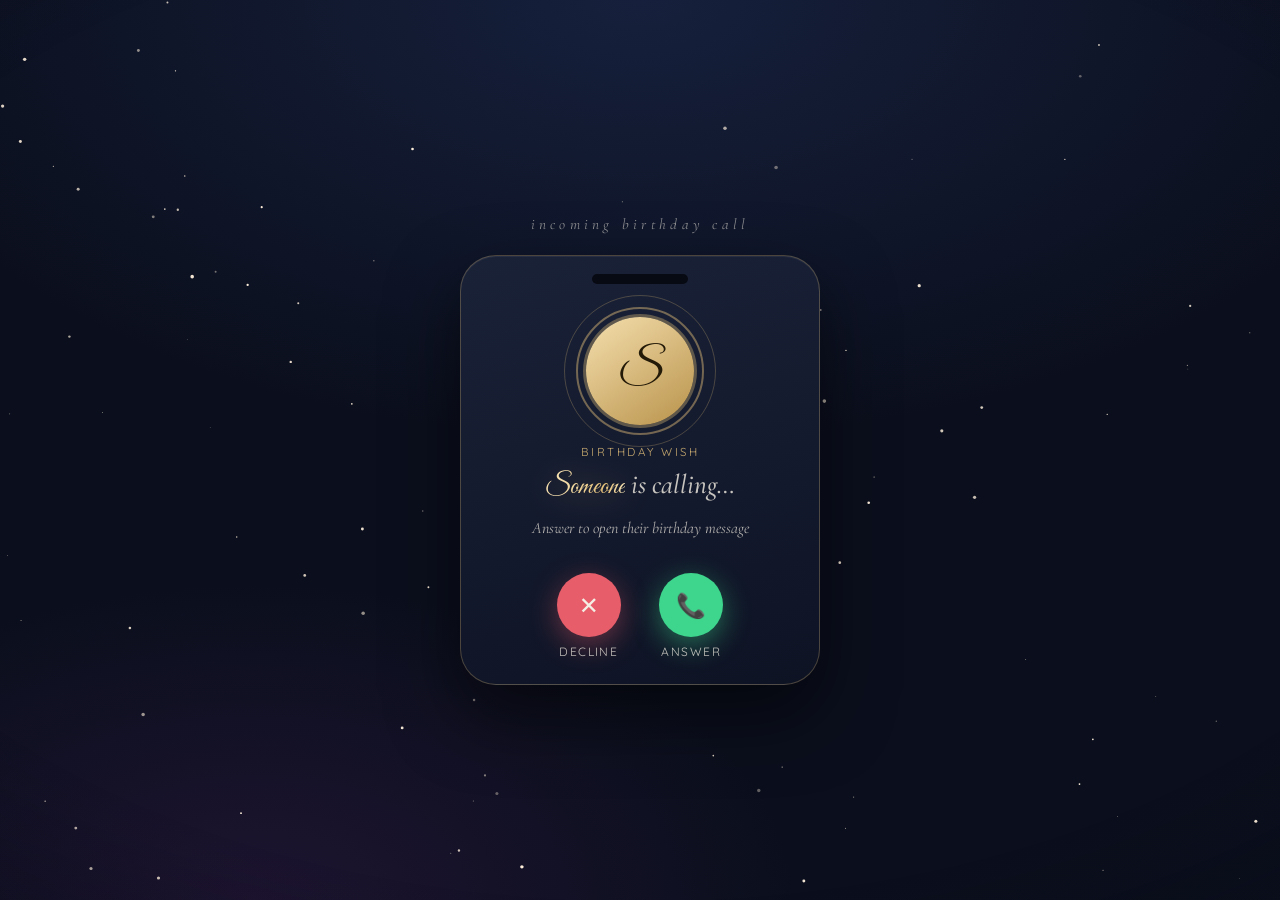
==== call.html @ 43488e93 "Add Birthday Call template: incoming-call UI with shared video wish Home page now picks Gift & Cake " ====
<!DOCTYPE html>
<html lang="en">
<head>
  <meta charset="UTF-8" />
  <meta name="viewport" content="width=device-width, initial-scale=1.0, viewport-fit=cover" />
  <title>Incoming Birthday Call</title>
  <meta name="description" content="Someone is calling you with a birthday video wish. Answer to watch." />
  <link rel="icon" href="data:image/svg+xml,<svg xmlns='http://www.w3.org/2000/svg' viewBox='0 0 100 100'><text y='.9em' font-size='90'>📞</text></svg>" />
  <meta property="og:title" content="Incoming Birthday Call 📞" />
  <meta property="og:description" content="Someone is calling you with a birthday video wish. Answer to watch." />
  <meta property="og:type" content="website" />
  <meta name="twitter:card" content="summary" />
  <link rel="preconnect" href="https://fonts.googleapis.com" />
  <link rel="preconnect" href="https://fonts.gstatic.com" crossorigin />
  <link href="https://fonts.googleapis.com/css2?family=Great+Vibes&family=Cormorant+Garamond:ital,wght@0,400;0,500;0,600;1,400;1,500&family=Quicksand:wght@400;500;600;700&display=swap" rel="stylesheet" />
  <link rel="stylesheet" href="style-call.css" />
</head>
<body>
  <canvas id="stars-canvas" aria-hidden="true"></canvas>
  <canvas id="fx-canvas" aria-hidden="true"></canvas>
  <div class="vignette" aria-hidden="true"></div>

  <!-- RINGING -->
  <section id="scene-ring" class="scene active">
    <p class="call-eyebrow">incoming birthday call</p>
    <div class="phone">
      <div class="phone-notch" aria-hidden="true"></div>
      <div class="ring-content">
        <div class="avatar-wrap">
          <div class="avatar-pulse" aria-hidden="true"></div>
          <div class="avatar" id="caller-avatar">A</div>
        </div>
        <p class="caller-label">Birthday Wish</p>
        <h1 class="caller-name">
          <span id="caller-name" class="sender">Someone</span>
          <span class="calling-text"> is calling…</span>
        </h1>
        <p id="ring-hint" class="ring-hint">Answer to hear their wish</p>
        <div class="call-actions">
          <button id="decline-btn" class="call-btn decline" type="button" aria-label="Decline">
            <span class="call-btn-icon">✕</span>
            <span class="call-btn-label">Decline</span>
          </button>
          <button id="answer-btn" class="call-btn answer" type="button" aria-label="Answer">
            <span class="call-btn-icon">📞</span>
            <span class="call-btn-label">Answer</span>
          </button>
        </div>
      </div>
    </div>
  </section>

  <!-- DECLINED: still deliver the typed message -->
  <section id="scene-declined" class="scene">
    <div class="end-card">
      <p class="call-eyebrow">missed call</p>
      <h2 class="end-title">They left you a note</h2>
      <p id="declined-msg" class="end-message"></p>
      <p class="end-from" id="declined-from"></p>
      <button id="answer-anyway-btn" class="btn btn-primary">Answer anyway 📞</button>
      <button id="declined-home-btn" class="btn btn-ghost">Back home</button>
    </div>
  </section>

  <!-- IN CALL: video as the call -->
  <section id="scene-active" class="scene">
    <div class="phone phone-connected">
      <div class="phone-notch" aria-hidden="true"></div>
      <div class="call-status-bar">
        <span class="status-dot" aria-hidden="true"></span>
        <span id="call-status">Connected · Birthday wish</span>
        <span id="call-timer">00:00</span>
      </div>
      <div class="video-stage">
        <iframe
          id="wish-video"
          title="Birthday wish video"
          allow="accelerometer; autoplay; clipboard-write; encrypted-media; gyroscope; picture-in-picture; web-share"
          allowfullscreen
          referrerpolicy="strict-origin-when-cross-origin"
        ></iframe>
        <div id="video-fallback" class="video-fallback hidden">
          <p>This link can’t play inside the call.</p>
          <a id="open-video-btn" class="btn btn-primary" target="_blank" rel="noopener">Open video ↗</a>
        </div>
      </div>
      <p id="call-caption" class="call-caption"></p>
      <div class="in-call-actions">
        <button id="hangup-btn" class="call-btn decline hangup" type="button" aria-label="Hang up">
          <span class="call-btn-icon">📞</span>
          <span class="call-btn-label">End</span>
        </button>
      </div>
    </div>
  </section>

  <!-- CALL ENDED -->
  <section id="scene-ended" class="scene">
    <div class="end-card">
      <p class="call-eyebrow">call ended</p>
      <h2 class="end-title">
        Happy Birthday,
        <span id="end-name" class="sender">Friend</span>
      </h2>
      <p id="end-message" class="end-message"></p>
      <p class="end-from">Wish from <strong id="end-from">Someone</strong></p>
      <button id="replay-call-btn" class="btn btn-ghost">↺ Call again</button>
    </div>
    <button id="guide-light" class="guide-light" type="button" aria-label="Follow the light home">
      <span class="guide-orb"></span>
      <span class="guide-label">follow the light — make your own wish</span>
    </button>
  </section>

  <script src="script-call.js"></script>
</body>
</html>
---- style-call.css ----
:root {
  --bg-1: #0b0f1d;
  --bg-2: #16203c;
  --gold: #e6c27a;
  --gold-light: #f5dfae;
  --gold-deep: #b8924a;
  --rose: #d98ba0;
  --green: #3dd68c;
  --red: #e85d6a;
  --text: #f4efe4;
  --card: rgba(247, 243, 234, 0.06);
  --card-border: rgba(230, 194, 122, 0.28);
  --serif: "Cormorant Garamond", Georgia, serif;
  --script: "Great Vibes", cursive;
  --sans: "Quicksand", system-ui, sans-serif;
}

* { margin: 0; padding: 0; box-sizing: border-box; }
html, body { height: 100%; }
body {
  font-family: var(--sans);
  background:
    radial-gradient(90% 70% at 50% 0%, var(--bg-2) 0%, transparent 70%),
    radial-gradient(60% 50% at 20% 100%, #1d1430 0%, transparent 70%),
    var(--bg-1);
  color: var(--text);
  overflow: hidden;
}

canvas#stars-canvas, canvas#fx-canvas {
  position: fixed; inset: 0; width: 100%; height: 100%; pointer-events: none;
}
canvas#stars-canvas { z-index: 0; }
canvas#fx-canvas { z-index: 50; }
.vignette {
  position: fixed; inset: 0; z-index: 55; pointer-events: none;
  background: radial-gradient(120% 100% at 50% 45%, transparent 55%, rgba(4, 6, 14, 0.55) 100%);
}

.scene {
  position: fixed; inset: 0; z-index: 10;
  display: none; flex-direction: column; align-items: center; justify-content: center;
  gap: 1rem; padding: 1.25rem; text-align: center;
}
.scene.active { display: flex; animation: sceneIn 0.7s cubic-bezier(0.22, 1, 0.36, 1) both; }
@keyframes sceneIn {
  from { opacity: 0; transform: translateY(18px); }
  to { opacity: 1; transform: translateY(0); }
}

.hidden { display: none !important; }

.btn {
  font-family: var(--sans); font-weight: 600; font-size: 0.95rem; letter-spacing: 0.04em;
  border: none; border-radius: 999px; padding: 0.85rem 1.8rem; cursor: pointer;
  transition: transform 0.18s ease, box-shadow 0.18s ease;
}
.btn:active { transform: scale(0.96); }
.btn-primary {
  background: linear-gradient(135deg, var(--gold-light), var(--gold) 45%, var(--gold-deep));
  color: #241a08;
  box-shadow: 0 10px 30px rgba(230, 194, 122, 0.35);
}
.btn-ghost {
  background: var(--card); color: var(--gold-light);
  border: 1px solid var(--card-border); backdrop-filter: blur(8px);
}

.call-eyebrow {
  font-family: var(--serif); font-style: italic;
  font-size: 0.95rem; letter-spacing: 0.28em; text-transform: lowercase;
  color: rgba(244, 239, 228, 0.55); margin-bottom: 0.4rem;
}

.sender {
  font-family: var(--script); font-style: normal;
  background: linear-gradient(100deg, var(--gold-light) 10%, var(--gold) 35%, #fff2cf 50%, var(--gold) 65%, var(--gold-deep) 90%);
  background-size: 220% auto;
  -webkit-background-clip: text; background-clip: text; color: transparent;
  animation: shimmer 5s linear infinite;
  filter: drop-shadow(0 2px 16px rgba(230, 194, 122, 0.45));
}
@keyframes shimmer { to { background-position: 220% center; } }

/* Phone chrome */
.phone {
  width: min(360px, 92vw);
  background: linear-gradient(165deg, #1a2238, #0e1324);
  border: 1px solid var(--card-border);
  border-radius: 36px;
  padding: 1.1rem 1rem 1.4rem;
  box-shadow: 0 30px 70px rgba(0, 0, 0, 0.55), inset 0 1px 0 rgba(255, 255, 255, 0.06);
  position: relative;
}
.phone-notch {
  width: 96px; height: 10px; margin: 0 auto 1.2rem;
  background: #070a12; border-radius: 999px;
}
.phone-connected {
  width: min(400px, 94vw);
  padding-bottom: 1rem;
}

.ring-content { display: flex; flex-direction: column; align-items: center; gap: 0.55rem; padding: 0.5rem 0.4rem 0.2rem; }

.avatar-wrap { position: relative; width: 108px; height: 108px; margin: 0.4rem 0 0.6rem; }
.avatar {
  position: absolute; inset: 0;
  display: flex; align-items: center; justify-content: center;
  border-radius: 50%;
  font-family: var(--script); font-size: 3rem;
  color: #241a08;
  background: linear-gradient(145deg, var(--gold-light), var(--gold-deep));
  box-shadow: 0 0 0 3px rgba(230, 194, 122, 0.35);
  z-index: 1;
}
.avatar-pulse {
  position: absolute; inset: -10px; border-radius: 50%;
  border: 2px solid rgba(230, 194, 122, 0.45);
  animation: pulseRing 1.6s ease-out infinite;
}
.avatar-pulse::after {
  content: ""; position: absolute; inset: -14px; border-radius: 50%;
  border: 1px solid rgba(230, 194, 122, 0.25);
  animation: pulseRing 1.6s ease-out 0.45s infinite;
}
@keyframes pulseRing {
  from { transform: scale(0.85); opacity: 0.9; }
  to { transform: scale(1.35); opacity: 0; }
}

.caller-label {
  font-size: 0.72rem; text-transform: uppercase; letter-spacing: 0.22em;
  color: var(--gold); opacity: 0.85;
}
.caller-name {
  font-family: var(--serif); font-weight: 500;
  font-size: clamp(1.35rem, 5vw, 1.7rem);
  line-height: 1.35;
}
.calling-text { font-style: italic; opacity: 0.8; }
.ring-hint {
  font-family: var(--serif); font-style: italic;
  font-size: 1rem; opacity: 0.7; margin-top: 0.2rem;
  animation: pulseText 2.2s ease-in-out infinite;
}
@keyframes pulseText { 50% { opacity: 0.4; } }

.call-actions {
  display: flex; justify-content: center; gap: 2.4rem;
  margin-top: 1.6rem; width: 100%;
}
.call-btn {
  display: flex; flex-direction: column; align-items: center; gap: 0.45rem;
  background: none; border: none; color: var(--text); cursor: pointer;
  font-family: var(--sans);
}
.call-btn-icon {
  width: 64px; height: 64px; border-radius: 50%;
  display: flex; align-items: center; justify-content: center;
  font-size: 1.5rem;
  transition: transform 0.15s ease, box-shadow 0.15s ease;
}
.call-btn.answer .call-btn-icon {
  background: var(--green);
  box-shadow: 0 8px 28px rgba(61, 214, 140, 0.45);
  animation: answerBounce 1.4s ease-in-out infinite;
}
.call-btn.decline .call-btn-icon {
  background: var(--red);
  box-shadow: 0 8px 28px rgba(232, 93, 106, 0.4);
}
.call-btn.hangup .call-btn-icon {
  transform: rotate(135deg);
  animation: none;
}
.call-btn:hover .call-btn-icon { transform: scale(1.08); }
.call-btn.hangup:hover .call-btn-icon { transform: rotate(135deg) scale(1.08); }
.call-btn-label {
  font-size: 0.75rem; letter-spacing: 0.12em; text-transform: uppercase; opacity: 0.8;
}
@keyframes answerBounce {
  0%, 100% { transform: translateY(0); }
  50% { transform: translateY(-6px); }
}

/* Active call */
.call-status-bar {
  display: flex; align-items: center; justify-content: center; gap: 0.5rem;
  font-size: 0.78rem; letter-spacing: 0.06em; color: var(--gold-light);
  margin-bottom: 0.75rem;
}
.status-dot {
  width: 8px; height: 8px; border-radius: 50%; background: var(--green);
  box-shadow: 0 0 10px var(--green); animation: pulseText 1.2s ease-in-out infinite;
}
#call-timer { opacity: 0.7; margin-left: 0.4rem; font-variant-numeric: tabular-nums; }

.video-stage {
  position: relative;
  width: 100%;
  aspect-ratio: 16 / 10;
  border-radius: 16px;
  overflow: hidden;
  background: #05070f;
  border: 1px solid rgba(230, 194, 122, 0.2);
}
.video-stage iframe {
  position: absolute; inset: 0; width: 100%; height: 100%; border: 0;
}
.video-fallback {
  position: absolute; inset: 0;
  display: flex; flex-direction: column; align-items: center; justify-content: center;
  gap: 1rem; padding: 1.2rem;
  background: rgba(8, 10, 18, 0.92);
  font-family: var(--serif); font-style: italic;
}

.call-caption {
  min-height: 1.4em; margin: 0.75rem 0.4rem 0.2rem;
  font-family: var(--serif); font-style: italic; font-size: 0.98rem;
  color: rgba(244, 239, 228, 0.85);
}
.in-call-actions { display: flex; justify-content: center; margin-top: 1rem; }

/* End / declined */
.end-card {
  display: flex; flex-direction: column; align-items: center; gap: 0.85rem;
  max-width: 28rem; padding: 0.5rem;
}
.end-title {
  font-family: var(--script); font-weight: 400;
  font-size: clamp(2.2rem, 7vw, 3.4rem); line-height: 1.2;
}
.end-message {
  font-family: var(--serif); font-style: italic;
  font-size: clamp(1.05rem, 3vw, 1.25rem); line-height: 1.65;
  color: rgba(244, 239, 228, 0.9);
}
.end-from { font-size: 0.95rem; color: var(--gold); opacity: 0.9; }
.end-from strong { color: var(--gold-light); }
.end-card .btn { margin-top: 0.3rem; }

.guide-light {
  position: absolute; bottom: 7vh; right: 8vw; z-index: 48;
  background: none; border: none; cursor: pointer;
  display: flex; flex-direction: column; align-items: center; gap: 1.1rem;
  animation: fireflyDrift 7s ease-in-out infinite;
}
@keyframes fireflyDrift {
  0%, 100% { transform: translate(0, 0); }
  25% { transform: translate(-16px, -22px); }
  50% { transform: translate(10px, -34px); }
  75% { transform: translate(18px, -10px); }
}
.guide-orb {
  width: 16px; height: 16px; border-radius: 50%;
  background: radial-gradient(circle, #fff8dd 0%, var(--gold) 55%, transparent 100%);
  box-shadow: 0 0 18px 6px rgba(230, 194, 122, 0.85), 0 0 55px 22px rgba(230, 194, 122, 0.35);
  animation: orbPulse 2.4s ease-in-out infinite;
}
@keyframes orbPulse {
  50% {
    box-shadow: 0 0 26px 10px rgba(230, 194, 122, 1), 0 0 75px 30px rgba(230, 194, 122, 0.5);
  }
}
.guide-label {
  font-family: var(--serif); font-style: italic; font-size: 0.95rem;
  color: var(--gold-light); opacity: 0.85; white-space: nowrap;
  animation: pulseText 3s ease-in-out infinite;
}

@media (max-width: 420px) {
  .guide-label { white-space: normal; max-width: 140px; }
  .call-actions { gap: 1.8rem; }
}

@media (prefers-reduced-motion: reduce) {
  *, *::before, *::after {
    animation-duration: 0.01ms !important;
    animation-iteration-count: 1 !important;
    transition-duration: 0.01ms !important;
  }
}
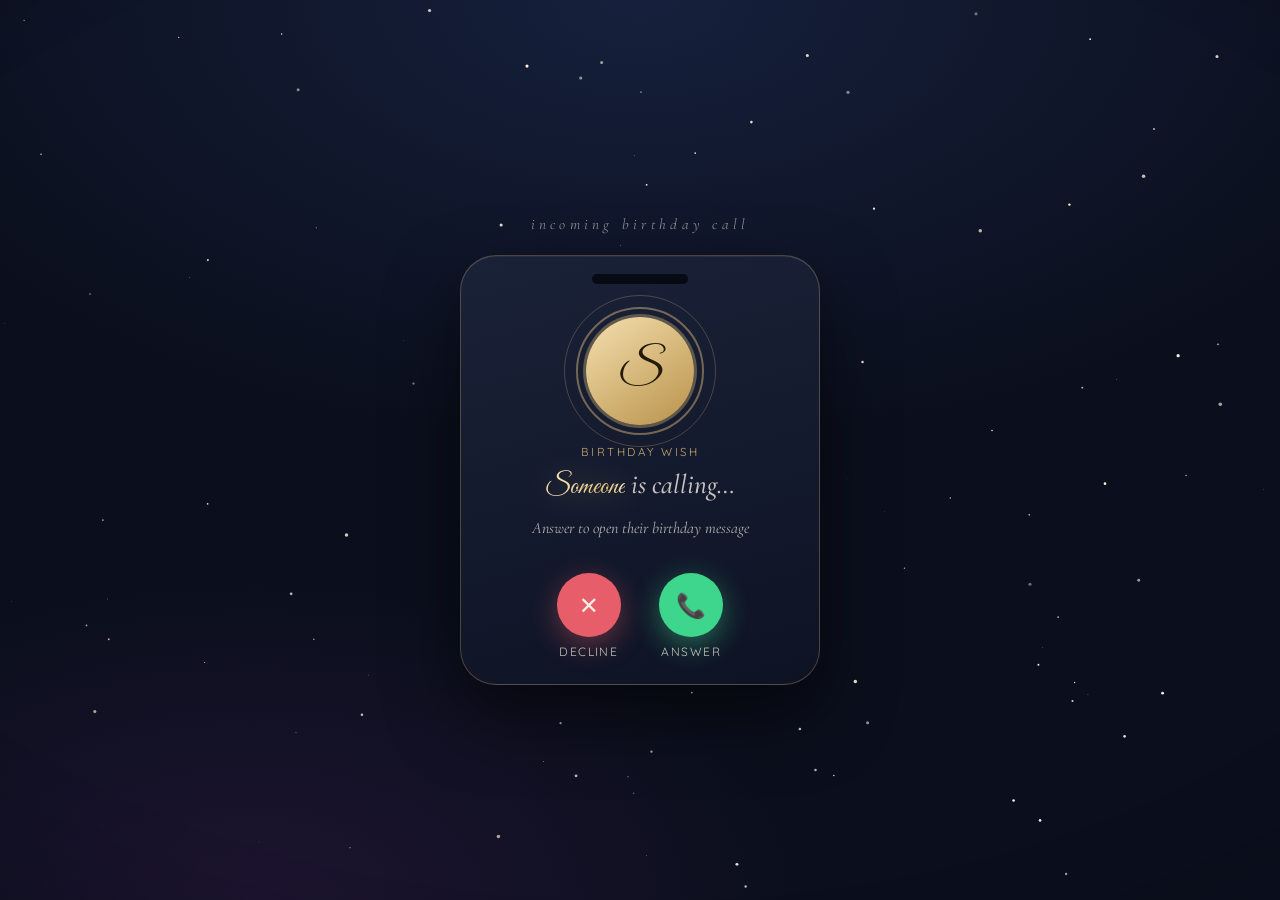
==== commit ce5dc6a9: "Enrich post-call finale: voicemail, wish stars, balloons, birthday song After hang-up, a three-beat " ====
--- a/call.html
+++ b/call.html
@@ -94,23 +94,63 @@
     </div>
   </section>
 
-  <!-- CALL ENDED -->
+  <!-- AFTER THE CALL: hangup → voicemail → celebration -->
   <section id="scene-ended" class="scene">
-    <div class="end-card">
+    <!-- Phase 1: hangup beat -->
+    <div id="phase-hangup" class="after-phase">
       <p class="call-eyebrow">call ended</p>
-      <h2 class="end-title">
-        Happy Birthday,
-        <span id="end-name" class="sender">Friend</span>
-      </h2>
-      <p id="end-message" class="end-message"></p>
-      <p class="end-from">Wish from <strong id="end-from">Someone</strong></p>
-      <button id="replay-call-btn" class="btn btn-ghost">↺ Call again</button>
+      <h2 class="hangup-title">Line quiet…</h2>
+      <p class="hangup-sub">but something was left behind for you</p>
     </div>
-    <button id="guide-light" class="guide-light" type="button" aria-label="Follow the light home">
-      <span class="guide-orb"></span>
-      <span class="guide-label">follow the light — make your own wish</span>
-    </button>
+
+    <!-- Phase 2: voicemail / forever message -->
+    <div id="phase-voicemail" class="after-phase hidden">
+      <div class="voicemail-card">
+        <p class="call-eyebrow">new voicemail</p>
+        <div class="waveform" aria-hidden="true">
+          <span></span><span></span><span></span><span></span><span></span>
+          <span></span><span></span><span></span><span></span><span></span>
+          <span></span><span></span><span></span><span></span><span></span>
+        </div>
+        <p class="vm-from">From <span id="vm-from" class="sender">Someone</span></p>
+        <p id="vm-transcript" class="vm-transcript"></p>
+        <button id="vm-continue-btn" class="btn btn-primary hidden-soft">Open your after-party ✨</button>
+      </div>
+    </div>
+
+    <!-- Phase 3: birthday after-party -->
+    <div id="phase-party" class="after-phase hidden">
+      <div class="party-wrap">
+        <p class="call-eyebrow">the after-party</p>
+        <h2 class="end-title">
+          Happy Birthday,
+          <span id="end-name" class="sender">Friend</span>
+        </h2>
+        <p class="party-lead">Tap each star — they hold a wish from the call</p>
+
+        <div class="wish-stars" id="wish-stars">
+          <button class="wish-star" type="button" data-wish="May your year sparkle louder than fireworks. ✨">✦</button>
+          <button class="wish-star" type="button" data-wish="Laughter on loop. Cake on demand. Love on repeat. 🎂">✦</button>
+          <button class="wish-star" type="button" data-wish="Every dream you whispered tonight — noted by the stars. 🌙">✦</button>
+          <button class="wish-star" type="button" data-wish="Stay wildly you. The world needs that energy. 💖">✦</button>
+        </div>
+        <p id="star-reveal" class="star-reveal"></p>
+
+        <div class="party-actions">
+          <button id="music-btn" class="btn btn-ghost">🎵 Play the birthday song</button>
+          <button id="replay-call-btn" class="btn btn-ghost">↺ Call again</button>
+        </div>
+        <p class="end-from">Saved forever · wish from <strong id="end-from">Someone</strong></p>
+      </div>
+
+      <button id="guide-light" class="guide-light" type="button" aria-label="Follow the light home">
+        <span class="guide-orb"></span>
+        <span class="guide-label">follow the light — make your own wish</span>
+      </button>
+    </div>
   </section>
+
+  <div id="balloons" class="balloons" aria-hidden="true"></div>
 
   <script src="script-call.js"></script>
 </body>
--- a/style-call.css
+++ b/style-call.css
@@ -43,6 +43,12 @@
   gap: 1rem; padding: 1.25rem; text-align: center;
 }
 .scene.active { display: flex; animation: sceneIn 0.7s cubic-bezier(0.22, 1, 0.36, 1) both; }
+#scene-ended.active {
+  justify-content: flex-start;
+  overflow-y: auto;
+  padding-top: 6vh;
+  padding-bottom: 4vh;
+}
 @keyframes sceneIn {
   from { opacity: 0; transform: translateY(18px); }
   to { opacity: 1; transform: translateY(0); }
@@ -241,6 +247,136 @@
 .end-from strong { color: var(--gold-light); }
 .end-card .btn { margin-top: 0.3rem; }
 
+/* After-call multi-phase */
+.after-phase {
+  display: flex; flex-direction: column; align-items: center;
+  width: 100%; max-width: 40rem;
+}
+.hangup-title {
+  font-family: var(--script); font-size: clamp(2.4rem, 8vw, 3.8rem);
+  color: var(--gold-light);
+}
+.hangup-sub {
+  font-family: var(--serif); font-style: italic; font-size: 1.15rem;
+  opacity: 0.75; margin-top: 0.4rem;
+}
+
+.voicemail-card {
+  width: min(400px, 92vw);
+  padding: 1.8rem 1.5rem;
+  background: linear-gradient(165deg, rgba(27, 36, 64, 0.92), rgba(14, 18, 32, 0.95));
+  border: 1px solid var(--card-border);
+  border-radius: 24px;
+  display: flex; flex-direction: column; align-items: center; gap: 0.85rem;
+  box-shadow: 0 28px 60px rgba(0, 0, 0, 0.5);
+}
+.waveform {
+  display: flex; align-items: flex-end; justify-content: center;
+  gap: 4px; height: 48px; margin: 0.4rem 0;
+}
+.waveform span {
+  width: 5px; border-radius: 999px;
+  background: linear-gradient(180deg, var(--gold-light), var(--gold-deep));
+  animation: waveBar 0.9s ease-in-out infinite alternate;
+}
+.waveform span:nth-child(1) { height: 18%; animation-delay: 0.05s; }
+.waveform span:nth-child(2) { height: 42%; animation-delay: 0.1s; }
+.waveform span:nth-child(3) { height: 70%; animation-delay: 0.15s; }
+.waveform span:nth-child(4) { height: 38%; animation-delay: 0.2s; }
+.waveform span:nth-child(5) { height: 88%; animation-delay: 0.05s; }
+.waveform span:nth-child(6) { height: 55%; animation-delay: 0.25s; }
+.waveform span:nth-child(7) { height: 30%; animation-delay: 0.12s; }
+.waveform span:nth-child(8) { height: 75%; animation-delay: 0.18s; }
+.waveform span:nth-child(9) { height: 48%; animation-delay: 0.08s; }
+.waveform span:nth-child(10) { height: 92%; animation-delay: 0.22s; }
+.waveform span:nth-child(11) { height: 35%; animation-delay: 0.14s; }
+.waveform span:nth-child(12) { height: 60%; animation-delay: 0.28s; }
+.waveform span:nth-child(13) { height: 44%; animation-delay: 0.06s; }
+.waveform span:nth-child(14) { height: 78%; animation-delay: 0.2s; }
+.waveform span:nth-child(15) { height: 28%; animation-delay: 0.16s; }
+@keyframes waveBar {
+  from { transform: scaleY(0.45); opacity: 0.55; }
+  to { transform: scaleY(1); opacity: 1; }
+}
+.voicemail-card.playing .waveform span { animation-duration: 0.45s; }
+.vm-from { font-size: 1rem; }
+.vm-transcript {
+  min-height: 3.2em; max-width: 22rem;
+  font-family: var(--serif); font-style: italic;
+  font-size: 1.15rem; line-height: 1.65;
+  color: rgba(244, 239, 228, 0.95);
+}
+.vm-transcript::after {
+  content: "▌"; color: var(--gold); animation: blink 0.9s step-end infinite;
+}
+.vm-transcript.done::after { display: none; }
+@keyframes blink { 50% { opacity: 0; } }
+.hidden-soft { opacity: 0; pointer-events: none; transition: opacity 0.6s ease; }
+
+.party-wrap {
+  display: flex; flex-direction: column; align-items: center; gap: 1rem;
+  max-width: 36rem; padding-bottom: 5rem;
+}
+.party-lead {
+  font-family: var(--serif); font-style: italic; opacity: 0.8; font-size: 1.05rem;
+}
+.wish-stars {
+  display: flex; flex-wrap: wrap; justify-content: center; gap: 1rem;
+  margin: 0.6rem 0;
+}
+.wish-star {
+  width: 64px; height: 64px; border-radius: 50%;
+  border: 1px solid var(--card-border);
+  background: radial-gradient(circle at 35% 30%, #fff2cf, var(--gold) 45%, var(--gold-deep));
+  color: #241a08; font-size: 1.4rem; cursor: pointer;
+  box-shadow: 0 0 20px rgba(230, 194, 122, 0.45);
+  transition: transform 0.35s cubic-bezier(0.34, 1.56, 0.64, 1), box-shadow 0.25s;
+}
+.wish-star:hover { transform: scale(1.12); }
+.wish-star.opened {
+  background: var(--card); color: var(--gold-light);
+  box-shadow: 0 0 12px rgba(230, 194, 122, 0.2);
+  transform: scale(0.92);
+}
+.star-reveal {
+  min-height: 2.8em; max-width: 26rem;
+  font-family: var(--serif); font-style: italic;
+  font-size: 1.15rem; line-height: 1.55;
+  color: var(--gold-light);
+  transition: opacity 0.35s ease;
+}
+.party-actions { display: flex; flex-wrap: wrap; justify-content: center; gap: 0.7rem; }
+
+.balloons { position: fixed; inset: 0; z-index: 40; pointer-events: none; overflow: hidden; }
+.balloon {
+  position: absolute; bottom: -140px; width: 58px; height: 74px;
+  border-radius: 50% 50% 50% 50% / 56% 56% 44% 44%;
+  pointer-events: auto; cursor: pointer;
+  animation: floatUp linear forwards;
+  box-shadow: inset -8px -10px 0 rgba(0, 0, 0, 0.14);
+  opacity: 0.92;
+}
+.balloon::before {
+  content: ""; position: absolute; top: 12px; left: 12px;
+  width: 12px; height: 18px; background: rgba(255, 255, 255, 0.4);
+  border-radius: 50%; transform: rotate(-20deg);
+}
+.balloon::after {
+  content: ""; position: absolute; top: 100%; left: 50%;
+  width: 1.5px; height: 50px;
+  background: linear-gradient(180deg, rgba(230, 194, 122, 0.75), transparent);
+}
+@keyframes floatUp {
+  from { transform: translateY(0) rotate(-3deg); }
+  50% { transform: translateY(-55vh) rotate(-4deg) translateX(-12px); }
+  to { transform: translateY(-120vh) rotate(-2deg); }
+}
+.balloon.pop { animation: popBalloon 0.18s ease-out forwards; }
+@keyframes popBalloon {
+  40% { transform: scale(1.35); opacity: 1; }
+  to { transform: scale(0.2); opacity: 0; }
+}
+
 .guide-light {
   position: absolute; bottom: 7vh; right: 8vw; z-index: 48;
   background: none; border: none; cursor: pointer;
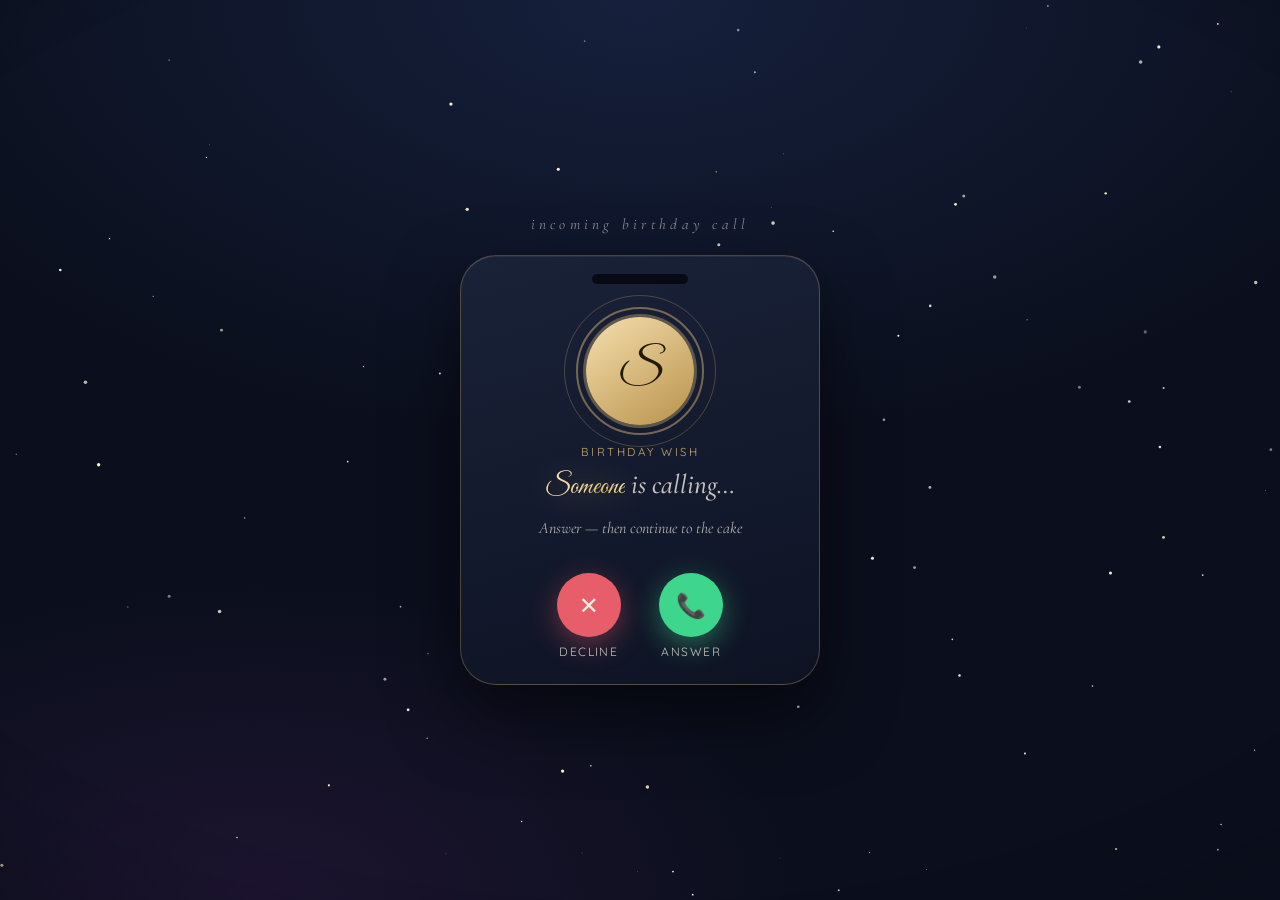
==== commit 8600fe87: "Continue Birthday Call into cake ritual and constellation finale Replace hang-up ending with Continu" ====
--- a/call.html
+++ b/call.html
@@ -19,6 +19,7 @@
   <canvas id="stars-canvas" aria-hidden="true"></canvas>
   <canvas id="fx-canvas" aria-hidden="true"></canvas>
   <div class="vignette" aria-hidden="true"></div>
+  <div id="darkness" class="darkness" aria-hidden="true"></div>
 
   <!-- RINGING -->
   <section id="scene-ring" class="scene active">
@@ -50,7 +51,7 @@
     </div>
   </section>
 
-  <!-- DECLINED: still deliver the typed message -->
+  <!-- DECLINED -->
   <section id="scene-declined" class="scene">
     <div class="end-card">
       <p class="call-eyebrow">missed call</p>
@@ -62,7 +63,7 @@
     </div>
   </section>
 
-  <!-- IN CALL: video as the call -->
+  <!-- IN CALL: video -->
   <section id="scene-active" class="scene">
     <div class="phone phone-connected">
       <div class="phone-notch" aria-hidden="true"></div>
@@ -86,68 +87,91 @@
       </div>
       <p id="call-caption" class="call-caption"></p>
       <div class="in-call-actions">
-        <button id="hangup-btn" class="call-btn decline hangup" type="button" aria-label="Hang up">
-          <span class="call-btn-icon">📞</span>
-          <span class="call-btn-label">End</span>
+        <button id="continue-btn" class="btn btn-primary continue-cta" type="button">
+          Let’s move to the cake →
         </button>
       </div>
     </div>
   </section>
 
-  <!-- AFTER THE CALL: hangup → voicemail → celebration -->
-  <section id="scene-ended" class="scene">
-    <!-- Phase 1: hangup beat -->
-    <div id="phase-hangup" class="after-phase">
-      <p class="call-eyebrow">call ended</p>
-      <h2 class="hangup-title">Line quiet…</h2>
-      <p class="hangup-sub">but something was left behind for you</p>
+  <!-- BRIDGE -->
+  <section id="scene-bridge" class="scene">
+    <p class="call-eyebrow">next chapter</p>
+    <h2 class="hangup-title">The call became a celebration</h2>
+    <p class="hangup-sub">Candles are waiting for your breath…</p>
+  </section>
+
+  <!-- CAKE: blow + cut -->
+  <section id="scene-cake" class="scene">
+    <h2 id="cake-heading" class="scene-heading">Make a wish &amp; blow out the candles</h2>
+    <p id="blow-hint" class="blow-hint">🎤 Blow into your microphone… or tap the flames</p>
+
+    <div class="cake-stage">
+      <div id="knife" class="knife hidden" role="button" aria-label="Cut the cake" tabindex="0">
+        <div class="knife-handle"></div>
+        <div class="knife-blade"></div>
+      </div>
+
+      <div id="cake" class="cake">
+        <div class="candles" id="candles"></div>
+        <div class="layer layer-top"><div class="drip d1"></div><div class="drip d2"></div><div class="drip d3"></div></div>
+        <div class="layer layer-mid"><div class="drip d1"></div><div class="drip d2"></div><div class="drip d3"></div></div>
+        <div class="layer layer-bottom"></div>
+        <div id="cut-notch" class="cut-notch"></div>
+        <div class="cake-plate"></div>
+      </div>
+
+      <div id="slice" class="slice" aria-hidden="true">
+        <div class="slice-wedge">
+          <div class="slice-stripe s1"></div>
+          <div class="slice-stripe s2"></div>
+          <div class="slice-stripe s3"></div>
+          <div class="slice-frosting"></div>
+        </div>
+        <div class="slice-plate"></div>
+      </div>
+
+      <div id="smoke-container" class="smoke-container"></div>
     </div>
 
-    <!-- Phase 2: voicemail / forever message -->
-    <div id="phase-voicemail" class="after-phase hidden">
-      <div class="voicemail-card">
-        <p class="call-eyebrow">new voicemail</p>
-        <div class="waveform" aria-hidden="true">
-          <span></span><span></span><span></span><span></span><span></span>
-          <span></span><span></span><span></span><span></span><span></span>
-          <span></span><span></span><span></span><span></span><span></span>
+    <p id="candles-left" class="candles-left"></p>
+  </section>
+
+  <!-- FINALE: constellation seal -->
+  <section id="scene-finale" class="scene">
+    <div class="finale-wrap">
+      <p class="call-eyebrow">wish sealed</p>
+      <div class="constellation" id="constellation" aria-hidden="true">
+        <span class="c-star" style="--i:0"></span>
+        <span class="c-star" style="--i:1"></span>
+        <span class="c-star" style="--i:2"></span>
+        <span class="c-star" style="--i:3"></span>
+        <span class="c-star" style="--i:4"></span>
+        <span class="c-star" style="--i:5"></span>
+        <span class="c-star" style="--i:6"></span>
+        <span class="c-star" style="--i:7"></span>
+        <span class="c-star" style="--i:8"></span>
+        <span class="c-star" style="--i:9"></span>
+        <span class="c-star" style="--i:10"></span>
+        <span class="c-star" style="--i:11"></span>
+        <div class="constellation-core">
+          <p class="core-label">forever in the stars</p>
+          <h2 id="finale-name" class="end-title sender">Friend</h2>
+          <p class="core-from">sealed by <strong id="finale-from">Someone</strong></p>
         </div>
-        <p class="vm-from">From <span id="vm-from" class="sender">Someone</span></p>
-        <p id="vm-transcript" class="vm-transcript"></p>
-        <button id="vm-continue-btn" class="btn btn-primary hidden-soft">Open your after-party ✨</button>
+      </div>
+      <p id="finale-msg" class="finale-msg"></p>
+      <p class="party-lead">Tap the constellation to light the sky</p>
+      <div class="party-actions">
+        <button id="music-btn" class="btn btn-ghost">🎵 Play the birthday song</button>
+        <button id="replay-call-btn" class="btn btn-ghost">↺ Start over</button>
       </div>
     </div>
 
-    <!-- Phase 3: birthday after-party -->
-    <div id="phase-party" class="after-phase hidden">
-      <div class="party-wrap">
-        <p class="call-eyebrow">the after-party</p>
-        <h2 class="end-title">
-          Happy Birthday,
-          <span id="end-name" class="sender">Friend</span>
-        </h2>
-        <p class="party-lead">Tap each star — they hold a wish from the call</p>
-
-        <div class="wish-stars" id="wish-stars">
-          <button class="wish-star" type="button" data-wish="May your year sparkle louder than fireworks. ✨">✦</button>
-          <button class="wish-star" type="button" data-wish="Laughter on loop. Cake on demand. Love on repeat. 🎂">✦</button>
-          <button class="wish-star" type="button" data-wish="Every dream you whispered tonight — noted by the stars. 🌙">✦</button>
-          <button class="wish-star" type="button" data-wish="Stay wildly you. The world needs that energy. 💖">✦</button>
-        </div>
-        <p id="star-reveal" class="star-reveal"></p>
-
-        <div class="party-actions">
-          <button id="music-btn" class="btn btn-ghost">🎵 Play the birthday song</button>
-          <button id="replay-call-btn" class="btn btn-ghost">↺ Call again</button>
-        </div>
-        <p class="end-from">Saved forever · wish from <strong id="end-from">Someone</strong></p>
-      </div>
-
-      <button id="guide-light" class="guide-light" type="button" aria-label="Follow the light home">
-        <span class="guide-orb"></span>
-        <span class="guide-label">follow the light — make your own wish</span>
-      </button>
-    </div>
+    <button id="guide-light" class="guide-light" type="button" aria-label="Follow the light home">
+      <span class="guide-orb"></span>
+      <span class="guide-label">follow the light — make your own wish</span>
+    </button>
   </section>
 
   <div id="balloons" class="balloons" aria-hidden="true"></div>
--- a/style-call.css
+++ b/style-call.css
@@ -5,6 +5,7 @@
   --gold-light: #f5dfae;
   --gold-deep: #b8924a;
   --rose: #d98ba0;
+  --ivory: #f7f3ea;
   --green: #3dd68c;
   --red: #e85d6a;
   --text: #f4efe4;
@@ -43,10 +44,10 @@
   gap: 1rem; padding: 1.25rem; text-align: center;
 }
 .scene.active { display: flex; animation: sceneIn 0.7s cubic-bezier(0.22, 1, 0.36, 1) both; }
-#scene-ended.active {
+#scene-finale.active {
   justify-content: flex-start;
   overflow-y: auto;
-  padding-top: 6vh;
+  padding-top: 5vh;
   padding-bottom: 4vh;
 }
 @keyframes sceneIn {
@@ -227,7 +228,15 @@
   font-family: var(--serif); font-style: italic; font-size: 0.98rem;
   color: rgba(244, 239, 228, 0.85);
 }
-.in-call-actions { display: flex; justify-content: center; margin-top: 1rem; }
+.in-call-actions {
+  display: flex; flex-direction: column; align-items: center;
+  justify-content: center; gap: 0.75rem; margin-top: 1rem;
+}
+.continue-cta {
+  width: 100%;
+  max-width: 280px;
+  box-shadow: 0 10px 30px rgba(230, 194, 122, 0.4);
+}
 
 /* End / declined */
 .end-card {
@@ -347,6 +356,67 @@
 }
 .party-actions { display: flex; flex-wrap: wrap; justify-content: center; gap: 0.7rem; }
 
+/* Constellation finale */
+.finale-wrap {
+  display: flex; flex-direction: column; align-items: center; gap: 1rem;
+  max-width: 36rem; padding-bottom: 6rem;
+}
+.constellation {
+  position: relative;
+  width: min(280px, 70vw);
+  height: min(280px, 70vw);
+  margin: 0.5rem 0 0.8rem;
+  cursor: pointer;
+}
+.c-star {
+  position: absolute;
+  top: 50%; left: 50%;
+  width: 10px; height: 10px;
+  margin: -5px;
+  border-radius: 50%;
+  background: radial-gradient(circle, #fff8dd, var(--gold));
+  box-shadow: 0 0 14px rgba(230, 194, 122, 0.9);
+  transform: rotate(calc(var(--i) * 30deg)) translateY(-110px);
+  animation: starTwinkle 2.2s ease-in-out infinite;
+  animation-delay: calc(var(--i) * 0.12s);
+}
+@keyframes starTwinkle {
+  50% { transform: rotate(calc(var(--i) * 30deg)) translateY(-110px) scale(1.35); opacity: 0.7; }
+}
+.constellation-core {
+  position: absolute; inset: 28%;
+  display: flex; flex-direction: column; align-items: center; justify-content: center;
+  gap: 0.25rem;
+  border-radius: 50%;
+  background: radial-gradient(circle, rgba(230, 194, 122, 0.18), transparent 70%);
+  border: 1px solid rgba(230, 194, 122, 0.35);
+  text-align: center;
+  padding: 0.6rem;
+}
+.core-label {
+  font-size: 0.68rem; letter-spacing: 0.18em; text-transform: uppercase;
+  color: var(--gold); opacity: 0.85;
+}
+.constellation-core .end-title {
+  font-size: clamp(1.6rem, 6vw, 2.4rem);
+  line-height: 1.1;
+}
+.core-from { font-size: 0.82rem; color: rgba(244, 239, 228, 0.8); }
+.finale-msg {
+  font-family: var(--serif); font-style: italic;
+  font-size: 1.1rem; line-height: 1.6; max-width: 26rem;
+  color: rgba(244, 239, 228, 0.9);
+}
+.constellation.burst .c-star {
+  animation: starBurst 0.8s ease-out forwards;
+}
+@keyframes starBurst {
+  to {
+    transform: rotate(calc(var(--i) * 30deg)) translateY(-160px) scale(0.2);
+    opacity: 0;
+  }
+}
+
 .balloons { position: fixed; inset: 0; z-index: 40; pointer-events: none; overflow: hidden; }
 .balloon {
   position: absolute; bottom: -140px; width: 58px; height: 74px;
@@ -418,3 +488,326 @@
     transition-duration: 0.01ms !important;
   }
 }
+
+/* ===== Cake ritual (ported from gift template) ===== */
+.darkness {
+  position: fixed;
+  inset: 0;
+  z-index: 45;
+  pointer-events: none;
+  opacity: 0;
+  transition: opacity 2.2s ease;
+  background: radial-gradient(
+    circle 480px at var(--glow-x, 50%) var(--glow-y, 58%),
+    rgba(255, 176, 84, 0.14) 0%,
+    rgba(255, 160, 70, 0.05) 22%,
+    rgba(9, 7, 18, 0.78) 52%,
+    rgba(3, 2, 8, 0.985) 82%
+  );
+}
+body.lights-off .darkness { opacity: 1; }
+
+/* let the flames burn brighter in the dark */
+body.lights-off .flame {
+  filter: drop-shadow(0 0 14px rgba(255, 200, 90, 1)) drop-shadow(0 0 40px rgba(255, 150, 60, 0.8));
+}
+
+.scene-heading {
+  font-family: var(--script);
+  font-weight: 400;
+  font-size: clamp(2rem, 6vw, 3rem);
+  color: var(--gold-light);
+  text-shadow: 0 0 30px rgba(230, 194, 122, 0.3);
+}
+.blow-hint {
+  font-family: var(--serif);
+  font-style: italic;
+  font-size: 1.1rem;
+  opacity: 0.85;
+  animation: pulseText 2.2s ease-in-out infinite;
+}
+.blow-hint.listening { color: #a8e6c3; }
+
+.cake-stage { position: relative; margin-top: 1rem; }
+
+.cake { position: relative; width: 280px; height: 260px; filter: drop-shadow(0 22px 30px rgba(0, 0, 0, 0.45)); }
+
+.layer {
+  position: absolute;
+  left: 50%;
+  transform: translateX(-50%);
+  border-radius: 12px;
+  box-shadow: inset 0 -12px 0 rgba(0, 0, 0, 0.14);
+}
+/* gold trim line at the base of each tier */
+.layer::after {
+  content: "";
+  position: absolute;
+  bottom: 4px;
+  left: 8px;
+  right: 8px;
+  height: 2px;
+  background: linear-gradient(90deg, transparent, var(--gold), transparent);
+  opacity: 0.8;
+}
+.layer-top {
+  bottom: 150px;
+  width: 160px;
+  height: 58px;
+  background: linear-gradient(180deg, #eec3cf 0%, #d9a1b2 100%);
+}
+.layer-mid {
+  bottom: 92px;
+  width: 210px;
+  height: 62px;
+  background: linear-gradient(180deg, #f4e3c6 0%, #e3c9a0 100%);
+}
+.layer-bottom {
+  bottom: 30px;
+  width: 260px;
+  height: 66px;
+  background: linear-gradient(180deg, #5a3a2e 0%, #422a20 100%);
+}
+
+/* icing drips */
+.drip {
+  position: absolute;
+  top: -2px;
+  width: 22px;
+  height: 26px;
+  background: var(--ivory);
+  border-radius: 0 0 50% 50%;
+}
+.layer-top .d1 { left: 18px; height: 30px; }
+.layer-top .d2 { left: 68px; height: 20px; }
+.layer-top .d3 { left: 118px; height: 26px; }
+.layer-mid .d1 { left: 26px; height: 24px; }
+.layer-mid .d2 { left: 92px; height: 32px; }
+.layer-mid .d3 { left: 158px; height: 22px; }
+
+/* frosting band on top of each layer */
+.layer::before {
+  content: "";
+  position: absolute;
+  top: -6px;
+  left: 0;
+  right: 0;
+  height: 14px;
+  background: var(--ivory);
+  border-radius: 12px;
+  box-shadow: inset 0 -2px 0 rgba(184, 146, 74, 0.25);
+}
+
+.cake-plate {
+  position: absolute;
+  bottom: 12px;
+  left: 50%;
+  transform: translateX(-50%);
+  width: 310px;
+  height: 20px;
+  background: linear-gradient(180deg, #f3ecdd, #cabfa4);
+  border-radius: 50%;
+  box-shadow: 0 0 0 2px rgba(230, 194, 122, 0.55), 0 16px 34px rgba(0, 0, 0, 0.5);
+}
+
+/* the wedge missing after the cut */
+.cut-notch {
+  position: absolute;
+  bottom: 30px;
+  left: 63%;
+  width: 34px;
+  height: 165px;
+  z-index: 4;
+  background: linear-gradient(180deg, rgba(10, 8, 14, 0.85), rgba(24, 16, 20, 0.9));
+  clip-path: polygon(38% 0, 62% 0, 100% 100%, 0 100%);
+  opacity: 0;
+  transform: scaleY(0);
+  transform-origin: top;
+  transition: opacity 0.5s ease, transform 0.9s ease;
+  pointer-events: none;
+}
+.cut-notch.visible { opacity: 1; transform: scaleY(1); }
+
+/* ================= Candles ================= */
+.candles {
+  position: absolute;
+  bottom: 208px;
+  left: 50%;
+  transform: translateX(-50%);
+  display: flex;
+  gap: 22px;
+  z-index: 3;
+}
+
+.candle {
+  position: relative;
+  width: 13px;
+  height: 46px;
+  border-radius: 4px;
+  background: repeating-linear-gradient(50deg, var(--ivory) 0 6px, var(--candle-color, var(--gold)) 6px 11px);
+  box-shadow: inset -2px 0 3px rgba(0, 0, 0, 0.18);
+  cursor: pointer;
+}
+.candle::after {
+  content: "";
+  position: absolute;
+  top: -7px;
+  left: 50%;
+  transform: translateX(-50%);
+  width: 2px;
+  height: 7px;
+  background: #6b4b3a;
+}
+
+.flame {
+  position: absolute;
+  top: -30px;
+  left: 50%;
+  transform: translateX(-50%);
+  width: 16px;
+  height: 24px;
+  background: radial-gradient(circle at 50% 80%, #fff8d6 0%, #ffd166 35%, #ff9a3c 70%, transparent 100%);
+  border-radius: 50% 50% 50% 50% / 62% 62% 38% 38%;
+  transform-origin: 50% 100%;
+  animation: flicker 0.22s ease-in-out infinite alternate;
+  filter: drop-shadow(0 0 10px rgba(255, 200, 90, 0.9)) drop-shadow(0 0 24px rgba(255, 150, 60, 0.5));
+}
+@keyframes flicker {
+  from { transform: translateX(-50%) scale(1) rotate(-3deg); }
+  to   { transform: translateX(-50%) scale(1.12) rotate(3deg); }
+}
+
+.candle.out .flame { display: none; }
+
+/* flames feel your breath: frantic flicker + lean while the mic hears blowing */
+@keyframes flickerHard {
+  from { transform: translateX(-58%) scale(0.88, 0.8) rotate(-16deg); }
+  to   { transform: translateX(-42%) scale(1.1, 1.05) rotate(12deg); }
+}
+.candles.wavering .flame {
+  animation: flickerHard 0.09s ease-in-out infinite alternate;
+}
+
+.smoke {
+  position: absolute;
+  width: 10px;
+  height: 10px;
+  border-radius: 50%;
+  background: rgba(220, 220, 235, 0.5);
+  animation: smokeUp 1.4s ease-out forwards;
+  pointer-events: none;
+}
+@keyframes smokeUp {
+  from { opacity: 0.7; transform: translateY(0) scale(1); }
+  to   { opacity: 0; transform: translateY(-70px) scale(2.6); }
+}
+
+.candles-left {
+  font-family: var(--serif);
+  font-style: italic;
+  font-size: 1.15rem;
+  color: var(--gold-light);
+  min-height: 1.5em;
+}
+
+/* ================= Knife & cutting ================= */
+.knife {
+  position: absolute;
+  top: -120px;
+  left: 66%;
+  width: 26px;
+  height: 150px;
+  z-index: 6;
+  cursor: pointer;
+  transform-origin: 50% 0%;
+  animation: knifeHover 1.6s ease-in-out infinite;
+  filter: drop-shadow(0 6px 14px rgba(0, 0, 0, 0.5)) drop-shadow(0 0 18px rgba(230, 194, 122, 0.25));
+  /* slow, deliberate descent through the tiers */
+  transition: top 1.9s cubic-bezier(0.55, 0.02, 0.3, 1);
+}
+@keyframes knifeHover {
+  0%, 100% { transform: translateY(0) rotate(-2deg); }
+  50% { transform: translateY(-10px) rotate(2deg); }
+}
+
+.knife-handle {
+  width: 18px;
+  height: 52px;
+  margin: 0 auto;
+  background: linear-gradient(90deg, #2c1c12, #57381f 45%, #2c1c12);
+  border-radius: 8px 8px 4px 4px;
+  box-shadow: inset 0 -3px 0 rgba(230, 194, 122, 0.6);
+}
+.knife-blade {
+  width: 14px;
+  height: 98px;
+  margin: 0 auto;
+  background: linear-gradient(90deg, #9aa3ae 0%, #eef2f6 45%, #c3cad2 60%, #7d858f 100%);
+  clip-path: polygon(0 0, 100% 0, 100% 78%, 50% 100%, 0 78%);
+}
+
+.knife.cutting {
+  animation: none;
+  top: 55px;
+}
+
+.knife.done {
+  animation: none;
+  opacity: 0;
+  transition: opacity 0.5s ease, top 0.85s ease;
+  top: -160px;
+}
+
+/* ================= The served slice ================= */
+.slice {
+  position: absolute;
+  bottom: -6px;
+  right: -150px;
+  width: 120px;
+  height: 130px;
+  opacity: 0;
+  transform: translateX(-140px) translateY(-40px) rotate(-14deg) scale(0.7);
+  transition: all 1.6s cubic-bezier(0.34, 1.2, 0.5, 1);
+  pointer-events: none;
+  z-index: 5;
+}
+.slice.served {
+  opacity: 1;
+  transform: translateX(0) translateY(0) rotate(0deg) scale(1);
+}
+
+.slice-wedge {
+  position: absolute;
+  bottom: 26px;
+  left: 50%;
+  transform: translateX(-50%);
+  width: 86px;
+  height: 92px;
+  clip-path: polygon(0 100%, 100% 100%, 100% 8%);
+  overflow: hidden;
+  filter: drop-shadow(0 6px 10px rgba(0, 0, 0, 0.4));
+}
+.slice-stripe { position: absolute; left: 0; right: 0; }
+.slice-stripe.s1 { bottom: 62px; height: 30px; background: linear-gradient(180deg, #eec3cf, #d9a1b2); }
+.slice-stripe.s2 { bottom: 32px; height: 30px; background: linear-gradient(180deg, #f4e3c6, #e3c9a0); }
+.slice-stripe.s3 { bottom: 0;    height: 32px; background: linear-gradient(180deg, #5a3a2e, #422a20); }
+.slice-frosting {
+  position: absolute;
+  top: 0;
+  right: 0;
+  width: 100%;
+  height: 100%;
+  background: linear-gradient(115deg, transparent 58%, var(--ivory) 58.5%, var(--ivory) 68%, transparent 68.5%);
+}
+
+.slice-plate {
+  position: absolute;
+  bottom: 14px;
+  left: 50%;
+  transform: translateX(-50%);
+  width: 116px;
+  height: 14px;
+  background: linear-gradient(180deg, #f3ecdd, #cabfa4);
+  border-radius: 50%;
+  box-shadow: 0 0 0 1.5px rgba(230, 194, 122, 0.6), 0 10px 20px rgba(0, 0, 0, 0.45);
+}
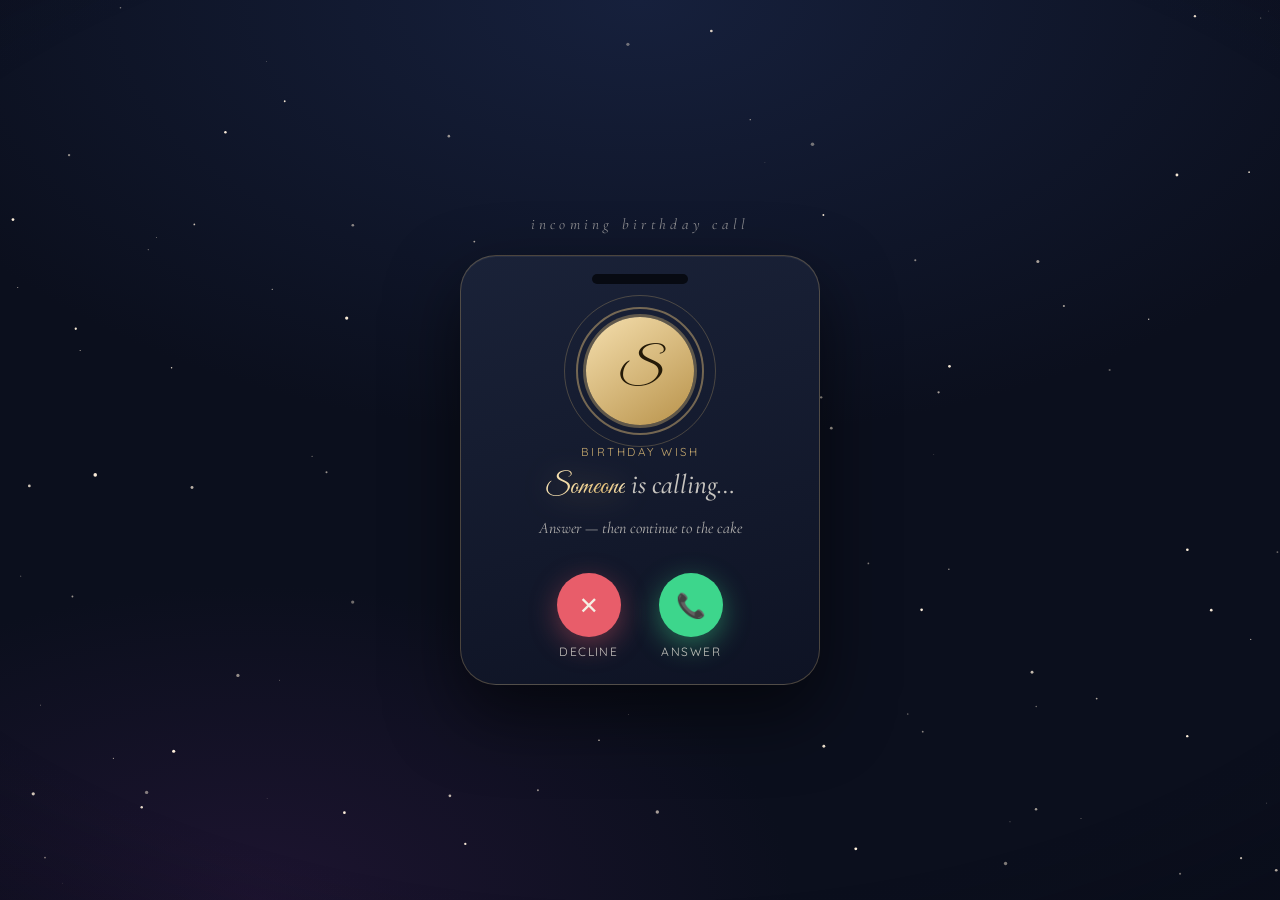
==== commit 982736b4: "Replace constellation finale with a sky lantern release The birthday call now ends with a personaliz" ====
--- a/call.html
+++ b/call.html
@@ -137,31 +137,36 @@
     <p id="candles-left" class="candles-left"></p>
   </section>
 
-  <!-- FINALE: constellation seal -->
+  <!-- FINALE: sky lantern -->
   <section id="scene-finale" class="scene">
     <div class="finale-wrap">
-      <p class="call-eyebrow">wish sealed</p>
-      <div class="constellation" id="constellation" aria-hidden="true">
-        <span class="c-star" style="--i:0"></span>
-        <span class="c-star" style="--i:1"></span>
-        <span class="c-star" style="--i:2"></span>
-        <span class="c-star" style="--i:3"></span>
-        <span class="c-star" style="--i:4"></span>
-        <span class="c-star" style="--i:5"></span>
-        <span class="c-star" style="--i:6"></span>
-        <span class="c-star" style="--i:7"></span>
-        <span class="c-star" style="--i:8"></span>
-        <span class="c-star" style="--i:9"></span>
-        <span class="c-star" style="--i:10"></span>
-        <span class="c-star" style="--i:11"></span>
-        <div class="constellation-core">
-          <p class="core-label">forever in the stars</p>
-          <h2 id="finale-name" class="end-title sender">Friend</h2>
-          <p class="core-from">sealed by <strong id="finale-from">Someone</strong></p>
-        </div>
+      <p class="call-eyebrow">a wish takes flight</p>
+
+      <div class="lantern-sky" id="lantern-sky">
+        <span class="sky-ember" style="--e:0"></span>
+        <span class="sky-ember" style="--e:1"></span>
+        <span class="sky-ember" style="--e:2"></span>
+        <span class="sky-ember" style="--e:3"></span>
+        <span class="sky-ember" style="--e:4"></span>
+        <span class="sky-ember" style="--e:5"></span>
+
+        <button type="button" class="lantern" id="lantern" aria-label="Release the sky lantern">
+          <span class="lantern-halo" aria-hidden="true"></span>
+          <span class="lantern-cap" aria-hidden="true"></span>
+          <span class="lantern-body">
+            <span class="lantern-ribs" aria-hidden="true"></span>
+            <span class="lantern-for">for</span>
+            <span id="finale-name" class="lantern-name">Friend</span>
+            <span class="lantern-from">from <strong id="finale-from">Someone</strong></span>
+          </span>
+          <span class="lantern-flame" aria-hidden="true"></span>
+          <span class="lantern-base" aria-hidden="true"></span>
+          <span class="lantern-tassel" aria-hidden="true"></span>
+        </button>
       </div>
+
       <p id="finale-msg" class="finale-msg"></p>
-      <p class="party-lead">Tap the constellation to light the sky</p>
+      <p id="lantern-hint" class="party-lead">Tap the lantern — send your wish into the night</p>
       <div class="party-actions">
         <button id="music-btn" class="btn btn-ghost">🎵 Play the birthday song</button>
         <button id="replay-call-btn" class="btn btn-ghost">↺ Start over</button>
--- a/style-call.css
+++ b/style-call.css
@@ -356,65 +356,214 @@
 }
 .party-actions { display: flex; flex-wrap: wrap; justify-content: center; gap: 0.7rem; }
 
-/* Constellation finale */
+/* Sky lantern finale */
 .finale-wrap {
   display: flex; flex-direction: column; align-items: center; gap: 1rem;
   max-width: 36rem; padding-bottom: 6rem;
 }
-.constellation {
+.lantern-sky {
   position: relative;
-  width: min(280px, 70vw);
-  height: min(280px, 70vw);
-  margin: 0.5rem 0 0.8rem;
+  width: min(320px, 86vw);
+  height: min(340px, 52vh);
+  margin: 0.2rem 0 0.4rem;
+  display: flex; align-items: flex-end; justify-content: center;
+}
+.sky-ember {
+  position: absolute;
+  bottom: 18%;
+  left: calc(12% + var(--e) * 14%);
+  width: 4px; height: 4px;
+  border-radius: 50%;
+  background: var(--gold-light);
+  box-shadow: 0 0 10px rgba(230, 194, 122, 0.9);
+  opacity: 0;
+  pointer-events: none;
+}
+.lantern-sky.released .sky-ember {
+  animation: emberRise 2.8s ease-out forwards;
+  animation-delay: calc(var(--e) * 0.18s);
+}
+@keyframes emberRise {
+  0% { opacity: 0; transform: translateY(0) scale(0.6); }
+  20% { opacity: 1; }
+  100% { opacity: 0; transform: translateY(-220px) translateX(12px) scale(0.2); }
+}
+
+.lantern {
+  position: relative;
+  z-index: 2;
+  width: 148px;
+  padding: 0;
+  border: none;
+  background: none;
   cursor: pointer;
-}
-.c-star {
-  position: absolute;
-  top: 50%; left: 50%;
-  width: 10px; height: 10px;
-  margin: -5px;
+  color: inherit;
+  font: inherit;
+  text-align: center;
+  transform-origin: 50% 100%;
+  animation: lanternFloat 4.5s ease-in-out infinite;
+  transition: filter 0.4s ease;
+}
+.lantern:focus-visible {
+  outline: 2px solid var(--gold);
+  outline-offset: 10px;
+  border-radius: 8px;
+}
+@keyframes lanternFloat {
+  0%, 100% { transform: translateY(0) rotate(-1.5deg); }
+  50% { transform: translateY(-14px) rotate(1.5deg); }
+}
+.lantern-halo {
+  position: absolute;
+  left: 50%; top: 42%;
+  width: 220px; height: 220px;
+  margin: -110px 0 0 -110px;
   border-radius: 50%;
-  background: radial-gradient(circle, #fff8dd, var(--gold));
-  box-shadow: 0 0 14px rgba(230, 194, 122, 0.9);
-  transform: rotate(calc(var(--i) * 30deg)) translateY(-110px);
-  animation: starTwinkle 2.2s ease-in-out infinite;
-  animation-delay: calc(var(--i) * 0.12s);
-}
-@keyframes starTwinkle {
-  50% { transform: rotate(calc(var(--i) * 30deg)) translateY(-110px) scale(1.35); opacity: 0.7; }
-}
-.constellation-core {
-  position: absolute; inset: 28%;
-  display: flex; flex-direction: column; align-items: center; justify-content: center;
-  gap: 0.25rem;
+  background: radial-gradient(circle, rgba(230, 194, 122, 0.28) 0%, rgba(230, 194, 122, 0.08) 42%, transparent 70%);
+  pointer-events: none;
+  animation: haloPulse 3s ease-in-out infinite;
+}
+@keyframes haloPulse {
+  50% { transform: scale(1.08); opacity: 0.75; }
+}
+.lantern-cap {
+  display: block;
+  width: 72px; height: 14px;
+  margin: 0 auto -2px;
+  border-radius: 6px 6px 2px 2px;
+  background: linear-gradient(180deg, #c9a45e, var(--gold-deep));
+  box-shadow: 0 2px 8px rgba(0, 0, 0, 0.35);
+}
+.lantern-body {
+  position: relative;
+  display: flex;
+  flex-direction: column;
+  align-items: center;
+  justify-content: center;
+  gap: 0.15rem;
+  width: 148px;
+  min-height: 168px;
+  padding: 1.1rem 0.85rem 1.4rem;
+  border-radius: 46% 46% 42% 42% / 18% 18% 78% 78%;
+  background:
+    radial-gradient(120% 90% at 50% 18%, rgba(255, 244, 210, 0.55) 0%, transparent 55%),
+    linear-gradient(165deg, rgba(230, 194, 122, 0.92) 0%, rgba(184, 146, 74, 0.88) 45%, rgba(120, 78, 40, 0.9) 100%);
+  box-shadow:
+    inset 0 0 28px rgba(255, 236, 180, 0.35),
+    inset 0 -18px 30px rgba(60, 30, 10, 0.35),
+    0 0 40px rgba(230, 194, 122, 0.45),
+    0 18px 40px rgba(0, 0, 0, 0.35);
+  overflow: hidden;
+}
+.lantern-ribs {
+  position: absolute; inset: 0;
+  background:
+    linear-gradient(90deg, transparent 18%, rgba(255, 248, 220, 0.18) 19%, transparent 20%),
+    linear-gradient(90deg, transparent 48%, rgba(255, 248, 220, 0.12) 50%, transparent 52%),
+    linear-gradient(90deg, transparent 78%, rgba(255, 248, 220, 0.18) 81%, transparent 82%);
+  pointer-events: none;
+}
+.lantern-for {
+  position: relative;
+  font-size: 0.62rem;
+  letter-spacing: 0.22em;
+  text-transform: uppercase;
+  color: rgba(36, 26, 8, 0.7);
+}
+.lantern-name {
+  position: relative;
+  display: block;
+  font-family: var(--script);
+  font-weight: 400;
+  font-size: clamp(1.55rem, 5.5vw, 2.05rem);
+  line-height: 1.05;
+  color: #241a08;
+  text-shadow: 0 1px 0 rgba(255, 248, 220, 0.35);
+  max-width: 100%;
+  word-break: break-word;
+}
+.lantern-from {
+  position: relative;
+  font-family: var(--serif);
+  font-style: italic;
+  font-size: 0.78rem;
+  color: rgba(36, 26, 8, 0.78);
+  margin-top: 0.15rem;
+}
+.lantern-flame {
+  position: absolute;
+  left: 50%; bottom: 22px;
+  width: 10px; height: 16px;
+  margin-left: -5px;
+  border-radius: 50% 50% 40% 40%;
+  background: radial-gradient(circle at 50% 70%, #fff8dd, #ffb347 55%, transparent 80%);
+  box-shadow: 0 0 16px 4px rgba(255, 190, 90, 0.85);
+  animation: flameFlicker 1.1s ease-in-out infinite;
+}
+@keyframes flameFlicker {
+  0%, 100% { transform: scaleY(1) scaleX(1); opacity: 1; }
+  40% { transform: scaleY(1.15) scaleX(0.88); opacity: 0.9; }
+  70% { transform: scaleY(0.92) scaleX(1.08); opacity: 1; }
+}
+.lantern-base {
+  display: block;
+  width: 54px; height: 8px;
+  margin: -4px auto 0;
+  border-radius: 0 0 6px 6px;
+  background: linear-gradient(180deg, var(--gold-deep), #6e4a22);
+}
+.lantern-tassel {
+  display: block;
+  width: 2px; height: 28px;
+  margin: 0 auto;
+  background: linear-gradient(180deg, var(--gold), transparent);
+  position: relative;
+}
+.lantern-tassel::after {
+  content: "";
+  position: absolute;
+  left: 50%; bottom: -6px;
+  width: 8px; height: 8px;
+  margin-left: -4px;
   border-radius: 50%;
-  background: radial-gradient(circle, rgba(230, 194, 122, 0.18), transparent 70%);
-  border: 1px solid rgba(230, 194, 122, 0.35);
-  text-align: center;
-  padding: 0.6rem;
-}
-.core-label {
-  font-size: 0.68rem; letter-spacing: 0.18em; text-transform: uppercase;
-  color: var(--gold); opacity: 0.85;
-}
-.constellation-core .end-title {
-  font-size: clamp(1.6rem, 6vw, 2.4rem);
-  line-height: 1.1;
-}
-.core-from { font-size: 0.82rem; color: rgba(244, 239, 228, 0.8); }
+  background: var(--gold);
+  box-shadow: 0 0 8px rgba(230, 194, 122, 0.7);
+}
+
+.lantern-sky.rising .lantern {
+  animation: lanternEnter 1.8s cubic-bezier(0.22, 1, 0.36, 1) both;
+}
+@keyframes lanternEnter {
+  from { transform: translateY(80px) scale(0.86); opacity: 0; }
+  to { transform: translateY(0) scale(1); opacity: 1; }
+}
+.lantern-sky.released .lantern {
+  animation: lanternRelease 2.4s cubic-bezier(0.22, 1, 0.36, 1) forwards;
+  pointer-events: none;
+}
+@keyframes lanternRelease {
+  0% { transform: translateY(0) scale(1) rotate(0deg); opacity: 1; }
+  55% { transform: translateY(-120px) scale(0.92) rotate(-4deg); opacity: 1; }
+  100% { transform: translateY(-210px) scale(0.55) rotate(6deg); opacity: 0.15; }
+}
+.lantern-sky.released .lantern-halo {
+  animation: haloBurst 1.2s ease-out forwards;
+}
+@keyframes haloBurst {
+  to { transform: scale(1.8); opacity: 0; }
+}
+
 .finale-msg {
   font-family: var(--serif); font-style: italic;
   font-size: 1.1rem; line-height: 1.6; max-width: 26rem;
   color: rgba(244, 239, 228, 0.9);
-}
-.constellation.burst .c-star {
-  animation: starBurst 0.8s ease-out forwards;
-}
-@keyframes starBurst {
-  to {
-    transform: rotate(calc(var(--i) * 30deg)) translateY(-160px) scale(0.2);
-    opacity: 0;
-  }
+  opacity: 0;
+  transform: translateY(10px);
+  transition: opacity 0.8s ease, transform 0.8s ease;
+}
+.finale-msg.visible {
+  opacity: 1;
+  transform: translateY(0);
 }
 
 .balloons { position: fixed; inset: 0; z-index: 40; pointer-events: none; overflow: hidden; }
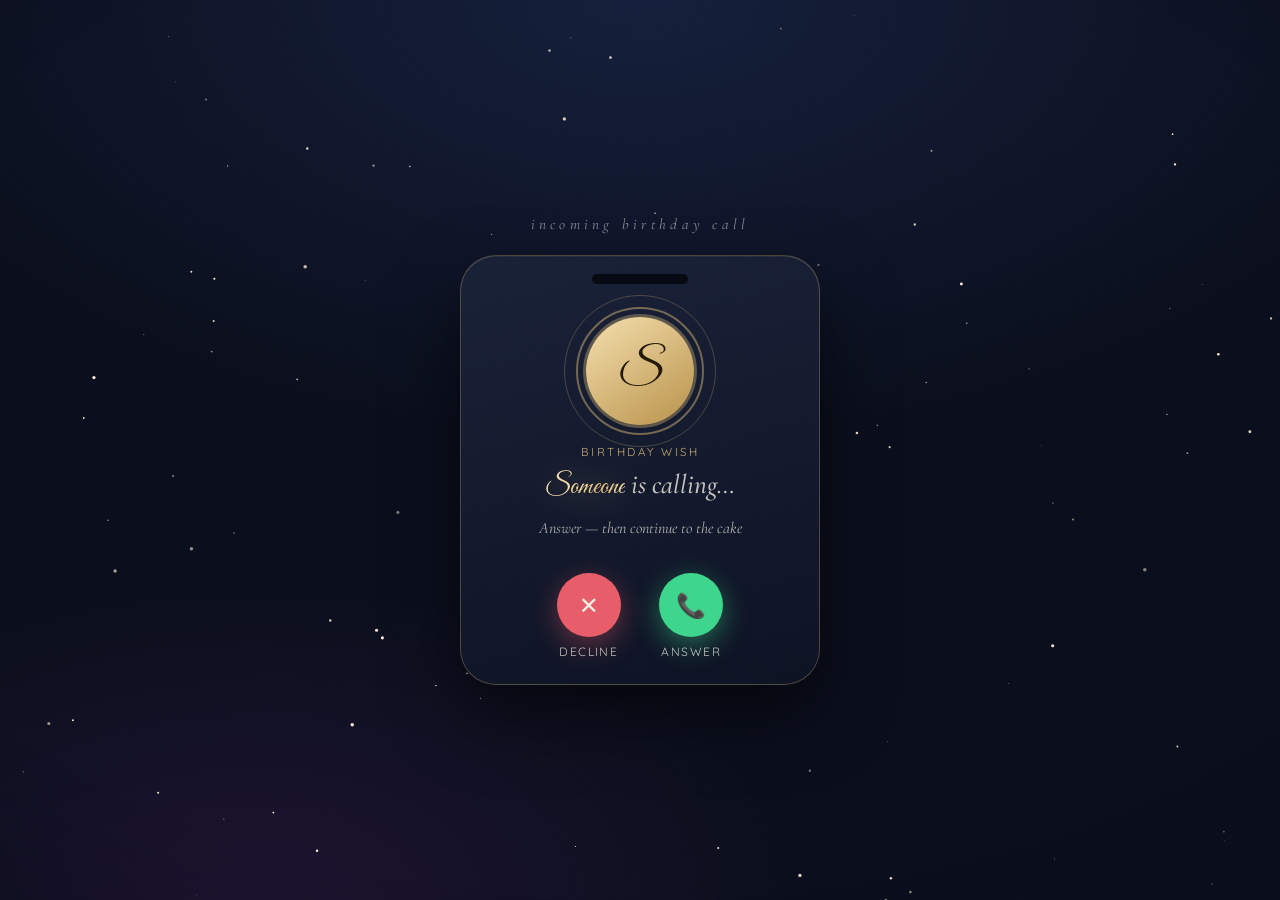
==== commit 3d2cb7bc: "Enrich Birthday Call finale into a celebration climax Add flip postcard, wish tags, silent-wish hold" ====
--- a/call.html
+++ b/call.html
@@ -137,10 +137,25 @@
     <p id="candles-left" class="candles-left"></p>
   </section>
 
-  <!-- FINALE: sky lantern -->
+  <!-- FINALE: celebration climax -->
   <section id="scene-finale" class="scene">
     <div class="finale-wrap">
-      <p class="call-eyebrow">a wish takes flight</p>
+      <p class="call-eyebrow">tonight we celebrate</p>
+
+      <div class="wish-tags" id="wish-tags" aria-label="Birthday wish notes">
+        <button type="button" class="wish-tag" data-wish="0" style="--t:0">
+          <span class="wish-tag-face">✦ open</span>
+          <span class="wish-tag-reveal"></span>
+        </button>
+        <button type="button" class="wish-tag" data-wish="1" style="--t:1">
+          <span class="wish-tag-face">✦ open</span>
+          <span class="wish-tag-reveal"></span>
+        </button>
+        <button type="button" class="wish-tag" data-wish="2" style="--t:2">
+          <span class="wish-tag-face">✦ open</span>
+          <span class="wish-tag-reveal"></span>
+        </button>
+      </div>
 
       <div class="lantern-sky" id="lantern-sky">
         <span class="sky-ember" style="--e:0"></span>
@@ -149,6 +164,9 @@
         <span class="sky-ember" style="--e:3"></span>
         <span class="sky-ember" style="--e:4"></span>
         <span class="sky-ember" style="--e:5"></span>
+        <svg class="sparkle-trail" id="sparkle-trail" viewBox="0 0 280 120" aria-hidden="true">
+          <path id="trail-path" d="M40 95 C 80 40, 140 30, 200 55 S 260 20, 270 35" fill="none" />
+        </svg>
 
         <button type="button" class="lantern" id="lantern" aria-label="Release the sky lantern">
           <span class="lantern-halo" aria-hidden="true"></span>
@@ -165,8 +183,37 @@
         </button>
       </div>
 
-      <p id="finale-msg" class="finale-msg"></p>
+      <p id="sparkle-line" class="sparkle-line" aria-live="polite"></p>
+
+      <button type="button" class="memory-card" id="memory-card" aria-label="Open the memory postcard">
+        <span class="memory-inner" id="memory-inner">
+          <span class="memory-face memory-front">
+            <span class="memory-stamp" aria-hidden="true"></span>
+            <span class="memory-seal">sealed memory</span>
+            <span class="memory-prompt">tap to flip</span>
+          </span>
+          <span class="memory-face memory-back">
+            <span class="memory-label">a note for you</span>
+            <span id="finale-msg" class="finale-msg"></span>
+            <span class="memory-sign">— <strong id="finale-card-from">Someone</strong></span>
+          </span>
+        </span>
+      </button>
+
+      <div class="finale-rituals" id="finale-rituals" hidden>
+        <button type="button" class="silent-wish" id="silent-wish" aria-label="Hold to make a silent wish">
+          <span class="silent-orb" aria-hidden="true"></span>
+          <span class="silent-label" id="silent-label">hold for a silent wish</span>
+        </button>
+        <button type="button" class="toast-btn" id="toast-btn" aria-label="Raise a birthday toast">
+          <span class="toast-glasses" aria-hidden="true">🥂</span>
+          <span>raise a toast</span>
+        </button>
+      </div>
+      <p id="toast-line" class="toast-line" aria-live="polite"></p>
+
       <p id="lantern-hint" class="party-lead">Tap the lantern — send your wish into the night</p>
+      <p class="balloon-nudge">Pop the floating balloons for surprise wishes</p>
       <div class="party-actions">
         <button id="music-btn" class="btn btn-ghost">🎵 Play the birthday song</button>
         <button id="replay-call-btn" class="btn btn-ghost">↺ Start over</button>
--- a/style-call.css
+++ b/style-call.css
@@ -356,16 +356,69 @@
 }
 .party-actions { display: flex; flex-wrap: wrap; justify-content: center; gap: 0.7rem; }
 
-/* Sky lantern finale */
+/* Sky lantern finale + celebration climax */
 .finale-wrap {
-  display: flex; flex-direction: column; align-items: center; gap: 1rem;
-  max-width: 36rem; padding-bottom: 6rem;
-}
+  display: flex; flex-direction: column; align-items: center; gap: 0.85rem;
+  max-width: 38rem; padding-bottom: 7rem;
+}
+
+.wish-tags {
+  display: flex; flex-wrap: wrap; justify-content: center; gap: 0.65rem;
+  margin-bottom: 0.2rem;
+  opacity: 0;
+  transform: translateY(12px);
+  transition: opacity 0.7s ease, transform 0.7s ease;
+}
+.wish-tags.ready {
+  opacity: 1;
+  transform: translateY(0);
+}
+.wish-tag {
+  position: relative;
+  min-width: 7.2rem;
+  max-width: 10.5rem;
+  min-height: 2.6rem;
+  padding: 0.55rem 0.85rem;
+  border-radius: 4px 12px 4px 12px;
+  border: 1px solid rgba(230, 194, 122, 0.4);
+  background:
+    linear-gradient(145deg, rgba(247, 243, 234, 0.12), rgba(230, 194, 122, 0.08));
+  color: var(--gold-light);
+  font-family: var(--serif);
+  font-style: italic;
+  font-size: 0.88rem;
+  line-height: 1.35;
+  cursor: pointer;
+  backdrop-filter: blur(6px);
+  box-shadow: 0 8px 20px rgba(0, 0, 0, 0.2);
+  animation: tagDrift 5s ease-in-out infinite;
+  animation-delay: calc(var(--t) * 0.35s);
+  transition: transform 0.25s ease, background 0.3s ease, border-color 0.3s ease;
+}
+.wish-tag:hover { transform: translateY(-3px) rotate(-1deg); }
+.wish-tag:focus-visible {
+  outline: 2px solid var(--gold);
+  outline-offset: 3px;
+}
+@keyframes tagDrift {
+  0%, 100% { transform: translateY(0) rotate(-1.5deg); }
+  50% { transform: translateY(-6px) rotate(1.5deg); }
+}
+.wish-tag-reveal { display: none; }
+.wish-tag.opened {
+  animation: none;
+  background: rgba(230, 194, 122, 0.16);
+  border-color: rgba(230, 194, 122, 0.65);
+  cursor: default;
+}
+.wish-tag.opened .wish-tag-face { display: none; }
+.wish-tag.opened .wish-tag-reveal { display: block; color: var(--ivory); }
+
 .lantern-sky {
   position: relative;
   width: min(320px, 86vw);
-  height: min(340px, 52vh);
-  margin: 0.2rem 0 0.4rem;
+  height: min(320px, 46vh);
+  margin: 0.2rem 0 0.2rem;
   display: flex; align-items: flex-end; justify-content: center;
 }
 .sky-ember {
@@ -387,6 +440,33 @@
   0% { opacity: 0; transform: translateY(0) scale(0.6); }
   20% { opacity: 1; }
   100% { opacity: 0; transform: translateY(-220px) translateX(12px) scale(0.2); }
+}
+
+.sparkle-trail {
+  position: absolute;
+  inset: 8% 4% auto;
+  width: 92%;
+  height: 45%;
+  pointer-events: none;
+  opacity: 0;
+  z-index: 1;
+}
+.lantern-sky.released .sparkle-trail {
+  opacity: 1;
+}
+.sparkle-trail path {
+  stroke: rgba(245, 223, 174, 0.85);
+  stroke-width: 1.6;
+  stroke-linecap: round;
+  stroke-dasharray: 320;
+  stroke-dashoffset: 320;
+  filter: drop-shadow(0 0 6px rgba(230, 194, 122, 0.9));
+}
+.lantern-sky.released .sparkle-trail path {
+  animation: drawTrail 1.8s ease-out forwards 0.35s;
+}
+@keyframes drawTrail {
+  to { stroke-dashoffset: 0; }
 }
 
 .lantern {
@@ -553,17 +633,250 @@
   to { transform: scale(1.8); opacity: 0; }
 }
 
-.finale-msg {
-  font-family: var(--serif); font-style: italic;
-  font-size: 1.1rem; line-height: 1.6; max-width: 26rem;
-  color: rgba(244, 239, 228, 0.9);
+.sparkle-line {
+  min-height: 1.4em;
+  font-family: var(--script);
+  font-size: clamp(1.5rem, 5vw, 2.1rem);
+  color: var(--gold-light);
+  text-shadow: 0 0 24px rgba(230, 194, 122, 0.45);
   opacity: 0;
-  transform: translateY(10px);
-  transition: opacity 0.8s ease, transform 0.8s ease;
-}
-.finale-msg.visible {
+  transform: translateY(8px);
+  transition: opacity 0.7s ease, transform 0.7s ease;
+}
+.sparkle-line.visible {
   opacity: 1;
   transform: translateY(0);
+}
+
+.memory-card {
+  width: min(280px, 86vw);
+  height: 168px;
+  padding: 0;
+  border: none;
+  background: none;
+  cursor: pointer;
+  perspective: 900px;
+  margin-top: 0.15rem;
+}
+.memory-card:focus-visible {
+  outline: 2px solid var(--gold);
+  outline-offset: 4px;
+  border-radius: 6px;
+}
+.memory-inner {
+  position: relative;
+  width: 100%;
+  height: 100%;
+  transform-style: preserve-3d;
+  transition: transform 0.85s cubic-bezier(0.22, 1, 0.36, 1);
+}
+.memory-card.flipped .memory-inner {
+  transform: rotateY(180deg);
+}
+.memory-face {
+  position: absolute;
+  inset: 0;
+  display: flex;
+  flex-direction: column;
+  align-items: center;
+  justify-content: center;
+  gap: 0.35rem;
+  padding: 1rem 1.15rem;
+  border-radius: 4px;
+  backface-visibility: hidden;
+  -webkit-backface-visibility: hidden;
+  box-shadow:
+    0 14px 32px rgba(0, 0, 0, 0.35),
+    inset 0 0 0 1px rgba(230, 194, 122, 0.28);
+}
+.memory-front {
+  background:
+    radial-gradient(circle at 82% 18%, rgba(230, 194, 122, 0.25), transparent 35%),
+    linear-gradient(160deg, #1a2238 0%, #12182a 100%);
+}
+.memory-stamp {
+  position: absolute;
+  top: 12px; right: 14px;
+  width: 34px; height: 40px;
+  border: 1px dashed rgba(230, 194, 122, 0.55);
+  border-radius: 2px;
+  background: rgba(230, 194, 122, 0.08);
+}
+.memory-seal {
+  font-size: 0.68rem;
+  letter-spacing: 0.2em;
+  text-transform: uppercase;
+  color: var(--gold);
+}
+.memory-prompt {
+  font-family: var(--serif);
+  font-style: italic;
+  font-size: 1.05rem;
+  color: rgba(244, 239, 228, 0.8);
+}
+.memory-back {
+  transform: rotateY(180deg);
+  background:
+    linear-gradient(165deg, #f7f3ea 0%, #ebe3d2 100%);
+  color: #2a2114;
+  box-shadow:
+    0 14px 32px rgba(0, 0, 0, 0.35),
+    inset 0 0 0 10px #f7f3ea,
+    inset 0 0 0 11px rgba(184, 146, 74, 0.45);
+}
+.memory-label {
+  font-size: 0.62rem;
+  letter-spacing: 0.18em;
+  text-transform: uppercase;
+  color: rgba(42, 33, 20, 0.55);
+}
+.finale-msg {
+  font-family: var(--serif);
+  font-style: italic;
+  font-size: 1.02rem;
+  line-height: 1.45;
+  max-width: 100%;
+  color: #2a2114;
+  display: -webkit-box;
+  -webkit-line-clamp: 4;
+  -webkit-box-orient: vertical;
+  overflow: hidden;
+}
+.memory-sign {
+  font-family: var(--serif);
+  font-size: 0.85rem;
+  color: rgba(42, 33, 20, 0.7);
+  margin-top: 0.2rem;
+}
+
+.finale-rituals {
+  display: flex;
+  flex-wrap: wrap;
+  justify-content: center;
+  align-items: center;
+  gap: 0.85rem;
+  margin-top: 0.35rem;
+  animation: sceneIn 0.7s cubic-bezier(0.22, 1, 0.36, 1) both;
+}
+.finale-rituals[hidden] { display: none !important; }
+
+.silent-wish {
+  display: flex;
+  flex-direction: column;
+  align-items: center;
+  gap: 0.55rem;
+  min-width: 7.5rem;
+  padding: 0.4rem 0.8rem;
+  border: none;
+  background: none;
+  cursor: pointer;
+  color: var(--gold-light);
+  font-family: var(--serif);
+  font-style: italic;
+  font-size: 0.88rem;
+  touch-action: none;
+  user-select: none;
+}
+.silent-wish:focus-visible {
+  outline: 2px solid var(--gold);
+  outline-offset: 4px;
+  border-radius: 8px;
+}
+.silent-orb {
+  width: 54px;
+  height: 54px;
+  border-radius: 50%;
+  border: 1px solid rgba(230, 194, 122, 0.45);
+  background: radial-gradient(circle at 40% 35%, rgba(255, 248, 220, 0.35), rgba(230, 194, 122, 0.12) 55%, transparent 75%);
+  box-shadow: 0 0 16px rgba(230, 194, 122, 0.25);
+  transition: transform 0.2s ease, box-shadow 0.2s ease, background 0.2s ease;
+}
+.silent-wish.holding .silent-orb {
+  transform: scale(1.18);
+  box-shadow:
+    0 0 28px 10px rgba(230, 194, 122, 0.55),
+    0 0 60px 22px rgba(230, 194, 122, 0.28);
+  background: radial-gradient(circle at 40% 35%, #fff8dd, rgba(230, 194, 122, 0.55) 55%, transparent 78%);
+}
+.silent-wish.granted .silent-orb {
+  transform: scale(1.05);
+  box-shadow: 0 0 34px 14px rgba(230, 194, 122, 0.7);
+  border-color: var(--gold-light);
+}
+.toast-btn {
+  display: inline-flex;
+  align-items: center;
+  gap: 0.45rem;
+  padding: 0.7rem 1.15rem;
+  border-radius: 999px;
+  border: 1px solid var(--card-border);
+  background: var(--card);
+  color: var(--gold-light);
+  font-family: var(--sans);
+  font-weight: 600;
+  font-size: 0.88rem;
+  letter-spacing: 0.03em;
+  cursor: pointer;
+  backdrop-filter: blur(8px);
+  transition: transform 0.18s ease, box-shadow 0.18s ease;
+}
+.toast-btn:hover { transform: translateY(-2px); }
+.toast-btn:active { transform: scale(0.96); }
+.toast-btn.clinked {
+  box-shadow: 0 0 24px rgba(230, 194, 122, 0.35);
+}
+.toast-glasses {
+  font-size: 1.1rem;
+  display: inline-block;
+  transition: transform 0.35s cubic-bezier(0.34, 1.56, 0.64, 1);
+}
+.toast-btn.clinked .toast-glasses {
+  animation: glassClink 0.55s ease;
+}
+@keyframes glassClink {
+  0% { transform: rotate(0) translateX(0); }
+  35% { transform: rotate(-18deg) translateX(4px); }
+  60% { transform: rotate(12deg) translateX(-2px); }
+  100% { transform: rotate(0) translateX(0); }
+}
+.toast-line {
+  min-height: 1.3em;
+  font-family: var(--serif);
+  font-style: italic;
+  font-size: 1.05rem;
+  color: var(--gold-light);
+  opacity: 0;
+  transition: opacity 0.45s ease;
+}
+.toast-line.visible { opacity: 1; }
+
+.balloon-nudge {
+  font-family: var(--serif);
+  font-style: italic;
+  font-size: 0.92rem;
+  color: rgba(244, 239, 228, 0.55);
+}
+
+.balloon-note {
+  position: fixed;
+  z-index: 52;
+  pointer-events: none;
+  padding: 0.4rem 0.75rem;
+  border-radius: 999px;
+  border: 1px solid rgba(230, 194, 122, 0.4);
+  background: rgba(11, 15, 29, 0.72);
+  color: var(--gold-light);
+  font-family: var(--serif);
+  font-style: italic;
+  font-size: 0.85rem;
+  white-space: nowrap;
+  backdrop-filter: blur(6px);
+  animation: noteFloat 1.6s ease-out forwards;
+}
+@keyframes noteFloat {
+  from { opacity: 0; transform: translate(-50%, 8px) scale(0.9); }
+  20% { opacity: 1; }
+  to { opacity: 0; transform: translate(-50%, -48px) scale(1); }
 }
 
 .balloons { position: fixed; inset: 0; z-index: 40; pointer-events: none; overflow: hidden; }
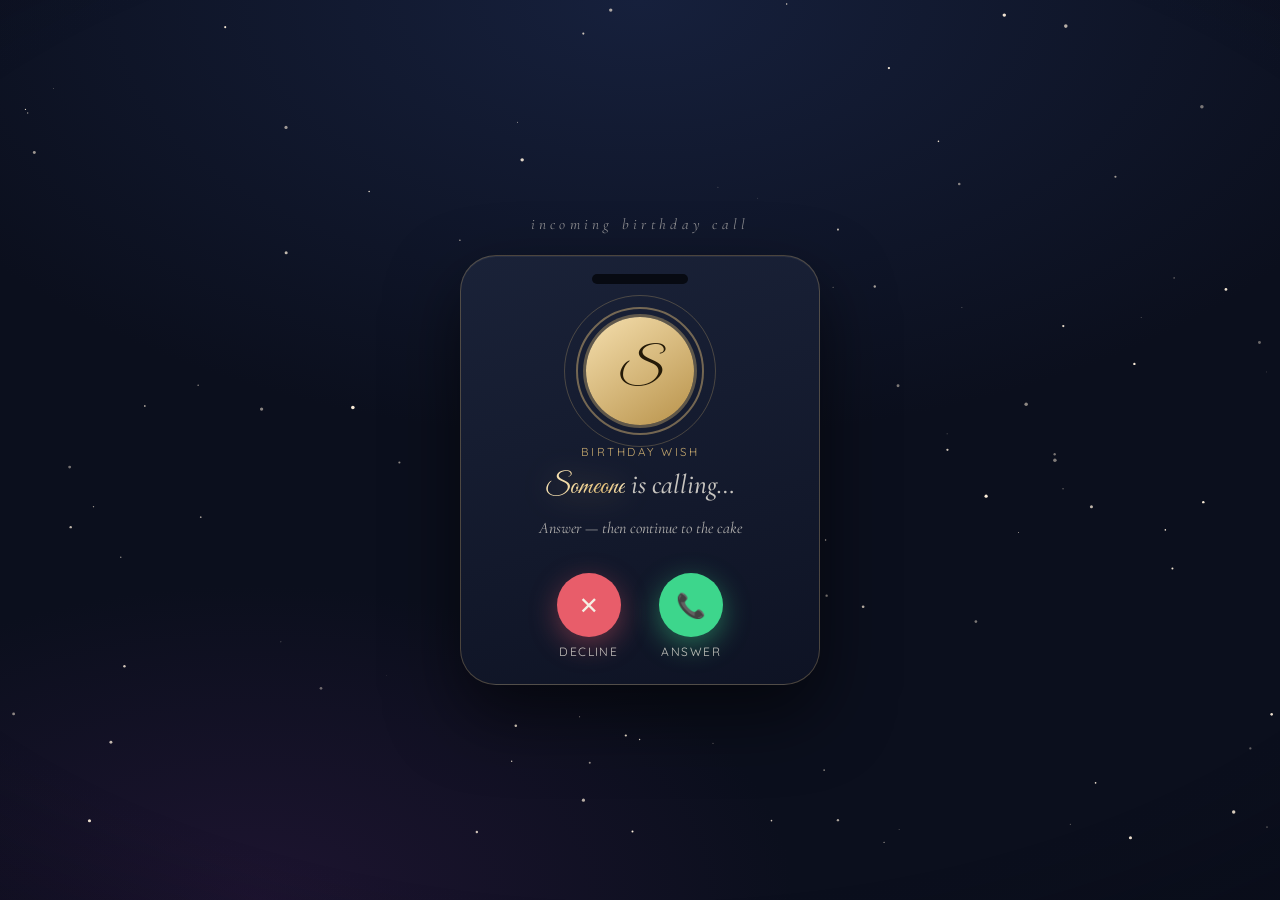
==== commit 1891a515: "Replace sky lantern finale with a birthday portal toast A gold-rimmed mirror ripples open into champ" ====
--- a/call.html
+++ b/call.html
@@ -137,83 +137,48 @@
     <p id="candles-left" class="candles-left"></p>
   </section>
 
-  <!-- FINALE: celebration climax -->
+  <!-- FINALE: birthday portal / toast -->
   <section id="scene-finale" class="scene">
     <div class="finale-wrap">
-      <p class="call-eyebrow">tonight we celebrate</p>
+      <p class="call-eyebrow">raise a glass</p>
 
-      <div class="wish-tags" id="wish-tags" aria-label="Birthday wish notes">
-        <button type="button" class="wish-tag" data-wish="0" style="--t:0">
-          <span class="wish-tag-face">✦ open</span>
-          <span class="wish-tag-reveal"></span>
-        </button>
-        <button type="button" class="wish-tag" data-wish="1" style="--t:1">
-          <span class="wish-tag-face">✦ open</span>
-          <span class="wish-tag-reveal"></span>
-        </button>
-        <button type="button" class="wish-tag" data-wish="2" style="--t:2">
-          <span class="wish-tag-face">✦ open</span>
-          <span class="wish-tag-reveal"></span>
+      <div class="portal-stage" id="portal-stage">
+        <button type="button" class="portal" id="portal" aria-label="Tap the birthday mirror to toast">
+          <span class="portal-aura" aria-hidden="true"></span>
+          <span class="portal-frame">
+            <span class="portal-bezel" aria-hidden="true"></span>
+            <span class="portal-etch portal-etch-top">
+              for <strong id="finale-name">Friend</strong>
+            </span>
+            <span class="portal-glass">
+              <span class="portal-liquid" aria-hidden="true"></span>
+              <span class="portal-shimmer" aria-hidden="true"></span>
+              <span class="portal-ripple r1" aria-hidden="true"></span>
+              <span class="portal-ripple r2" aria-hidden="true"></span>
+              <span class="portal-ripple r3" aria-hidden="true"></span>
+              <span class="toast-pair" id="toast-pair" aria-hidden="true">
+                <span class="flute flute-left">
+                  <span class="flute-bowl"><span class="flute-bubbly"></span></span>
+                  <span class="flute-stem"></span>
+                  <span class="flute-base"></span>
+                </span>
+                <span class="flute flute-right">
+                  <span class="flute-bowl"><span class="flute-bubbly"></span></span>
+                  <span class="flute-stem"></span>
+                  <span class="flute-base"></span>
+                </span>
+                <span class="clink-burst" aria-hidden="true"></span>
+              </span>
+            </span>
+            <span class="portal-etch portal-etch-bottom">
+              from <strong id="finale-from">Someone</strong>
+            </span>
+          </span>
         </button>
       </div>
 
-      <div class="lantern-sky" id="lantern-sky">
-        <span class="sky-ember" style="--e:0"></span>
-        <span class="sky-ember" style="--e:1"></span>
-        <span class="sky-ember" style="--e:2"></span>
-        <span class="sky-ember" style="--e:3"></span>
-        <span class="sky-ember" style="--e:4"></span>
-        <span class="sky-ember" style="--e:5"></span>
-        <svg class="sparkle-trail" id="sparkle-trail" viewBox="0 0 280 120" aria-hidden="true">
-          <path id="trail-path" d="M40 95 C 80 40, 140 30, 200 55 S 260 20, 270 35" fill="none" />
-        </svg>
-
-        <button type="button" class="lantern" id="lantern" aria-label="Release the sky lantern">
-          <span class="lantern-halo" aria-hidden="true"></span>
-          <span class="lantern-cap" aria-hidden="true"></span>
-          <span class="lantern-body">
-            <span class="lantern-ribs" aria-hidden="true"></span>
-            <span class="lantern-for">for</span>
-            <span id="finale-name" class="lantern-name">Friend</span>
-            <span class="lantern-from">from <strong id="finale-from">Someone</strong></span>
-          </span>
-          <span class="lantern-flame" aria-hidden="true"></span>
-          <span class="lantern-base" aria-hidden="true"></span>
-          <span class="lantern-tassel" aria-hidden="true"></span>
-        </button>
-      </div>
-
-      <p id="sparkle-line" class="sparkle-line" aria-live="polite"></p>
-
-      <button type="button" class="memory-card" id="memory-card" aria-label="Open the memory postcard">
-        <span class="memory-inner" id="memory-inner">
-          <span class="memory-face memory-front">
-            <span class="memory-stamp" aria-hidden="true"></span>
-            <span class="memory-seal">sealed memory</span>
-            <span class="memory-prompt">tap to flip</span>
-          </span>
-          <span class="memory-face memory-back">
-            <span class="memory-label">a note for you</span>
-            <span id="finale-msg" class="finale-msg"></span>
-            <span class="memory-sign">— <strong id="finale-card-from">Someone</strong></span>
-          </span>
-        </span>
-      </button>
-
-      <div class="finale-rituals" id="finale-rituals" hidden>
-        <button type="button" class="silent-wish" id="silent-wish" aria-label="Hold to make a silent wish">
-          <span class="silent-orb" aria-hidden="true"></span>
-          <span class="silent-label" id="silent-label">hold for a silent wish</span>
-        </button>
-        <button type="button" class="toast-btn" id="toast-btn" aria-label="Raise a birthday toast">
-          <span class="toast-glasses" aria-hidden="true">🥂</span>
-          <span>raise a toast</span>
-        </button>
-      </div>
-      <p id="toast-line" class="toast-line" aria-live="polite"></p>
-
-      <p id="lantern-hint" class="party-lead">Tap the lantern — send your wish into the night</p>
-      <p class="balloon-nudge">Pop the floating balloons for surprise wishes</p>
+      <p id="finale-msg" class="finale-msg" aria-live="polite"></p>
+      <p id="portal-hint" class="party-lead">Tap the mirror — toast to another year</p>
       <div class="party-actions">
         <button id="music-btn" class="btn btn-ghost">🎵 Play the birthday song</button>
         <button id="replay-call-btn" class="btn btn-ghost">↺ Start over</button>
--- a/style-call.css
+++ b/style-call.css
@@ -356,527 +356,329 @@
 }
 .party-actions { display: flex; flex-wrap: wrap; justify-content: center; gap: 0.7rem; }
 
-/* Sky lantern finale + celebration climax */
+/* Birthday portal / toast finale */
 .finale-wrap {
-  display: flex; flex-direction: column; align-items: center; gap: 0.85rem;
-  max-width: 38rem; padding-bottom: 7rem;
-}
-
-.wish-tags {
-  display: flex; flex-wrap: wrap; justify-content: center; gap: 0.65rem;
-  margin-bottom: 0.2rem;
-  opacity: 0;
-  transform: translateY(12px);
-  transition: opacity 0.7s ease, transform 0.7s ease;
-}
-.wish-tags.ready {
-  opacity: 1;
-  transform: translateY(0);
-}
-.wish-tag {
+  display: flex; flex-direction: column; align-items: center; gap: 1rem;
+  max-width: 36rem; padding-bottom: 6rem;
+}
+.portal-stage {
   position: relative;
-  min-width: 7.2rem;
-  max-width: 10.5rem;
-  min-height: 2.6rem;
-  padding: 0.55rem 0.85rem;
-  border-radius: 4px 12px 4px 12px;
-  border: 1px solid rgba(230, 194, 122, 0.4);
-  background:
-    linear-gradient(145deg, rgba(247, 243, 234, 0.12), rgba(230, 194, 122, 0.08));
-  color: var(--gold-light);
-  font-family: var(--serif);
-  font-style: italic;
-  font-size: 0.88rem;
-  line-height: 1.35;
-  cursor: pointer;
-  backdrop-filter: blur(6px);
-  box-shadow: 0 8px 20px rgba(0, 0, 0, 0.2);
-  animation: tagDrift 5s ease-in-out infinite;
-  animation-delay: calc(var(--t) * 0.35s);
-  transition: transform 0.25s ease, background 0.3s ease, border-color 0.3s ease;
-}
-.wish-tag:hover { transform: translateY(-3px) rotate(-1deg); }
-.wish-tag:focus-visible {
-  outline: 2px solid var(--gold);
-  outline-offset: 3px;
-}
-@keyframes tagDrift {
-  0%, 100% { transform: translateY(0) rotate(-1.5deg); }
-  50% { transform: translateY(-6px) rotate(1.5deg); }
-}
-.wish-tag-reveal { display: none; }
-.wish-tag.opened {
-  animation: none;
-  background: rgba(230, 194, 122, 0.16);
-  border-color: rgba(230, 194, 122, 0.65);
-  cursor: default;
-}
-.wish-tag.opened .wish-tag-face { display: none; }
-.wish-tag.opened .wish-tag-reveal { display: block; color: var(--ivory); }
-
-.lantern-sky {
-  position: relative;
-  width: min(320px, 86vw);
-  height: min(320px, 46vh);
-  margin: 0.2rem 0 0.2rem;
-  display: flex; align-items: flex-end; justify-content: center;
-}
-.sky-ember {
-  position: absolute;
-  bottom: 18%;
-  left: calc(12% + var(--e) * 14%);
-  width: 4px; height: 4px;
-  border-radius: 50%;
-  background: var(--gold-light);
-  box-shadow: 0 0 10px rgba(230, 194, 122, 0.9);
-  opacity: 0;
-  pointer-events: none;
-}
-.lantern-sky.released .sky-ember {
-  animation: emberRise 2.8s ease-out forwards;
-  animation-delay: calc(var(--e) * 0.18s);
-}
-@keyframes emberRise {
-  0% { opacity: 0; transform: translateY(0) scale(0.6); }
-  20% { opacity: 1; }
-  100% { opacity: 0; transform: translateY(-220px) translateX(12px) scale(0.2); }
-}
-
-.sparkle-trail {
-  position: absolute;
-  inset: 8% 4% auto;
-  width: 92%;
-  height: 45%;
-  pointer-events: none;
-  opacity: 0;
-  z-index: 1;
-}
-.lantern-sky.released .sparkle-trail {
-  opacity: 1;
-}
-.sparkle-trail path {
-  stroke: rgba(245, 223, 174, 0.85);
-  stroke-width: 1.6;
-  stroke-linecap: round;
-  stroke-dasharray: 320;
-  stroke-dashoffset: 320;
-  filter: drop-shadow(0 0 6px rgba(230, 194, 122, 0.9));
-}
-.lantern-sky.released .sparkle-trail path {
-  animation: drawTrail 1.8s ease-out forwards 0.35s;
-}
-@keyframes drawTrail {
-  to { stroke-dashoffset: 0; }
-}
-
-.lantern {
+  width: min(280px, 78vw);
+  height: min(360px, 54vh);
+  margin: 0.15rem 0 0.35rem;
+  display: flex; align-items: center; justify-content: center;
+}
+.portal {
   position: relative;
   z-index: 2;
-  width: 148px;
+  width: 100%;
+  height: 100%;
+  max-width: 240px;
+  max-height: 320px;
   padding: 0;
   border: none;
   background: none;
   cursor: pointer;
   color: inherit;
   font: inherit;
-  text-align: center;
-  transform-origin: 50% 100%;
-  animation: lanternFloat 4.5s ease-in-out infinite;
-  transition: filter 0.4s ease;
-}
-.lantern:focus-visible {
+  animation: portalBreathe 5s ease-in-out infinite;
+}
+.portal:focus-visible {
   outline: 2px solid var(--gold);
-  outline-offset: 10px;
-  border-radius: 8px;
-}
-@keyframes lanternFloat {
-  0%, 100% { transform: translateY(0) rotate(-1.5deg); }
-  50% { transform: translateY(-14px) rotate(1.5deg); }
-}
-.lantern-halo {
-  position: absolute;
-  left: 50%; top: 42%;
-  width: 220px; height: 220px;
-  margin: -110px 0 0 -110px;
+  outline-offset: 12px;
+  border-radius: 50% / 42%;
+}
+@keyframes portalBreathe {
+  0%, 100% { transform: translateY(0) scale(1); }
+  50% { transform: translateY(-8px) scale(1.015); }
+}
+.portal-aura {
+  position: absolute;
+  left: 50%; top: 50%;
+  width: 130%; height: 110%;
+  transform: translate(-50%, -50%);
   border-radius: 50%;
-  background: radial-gradient(circle, rgba(230, 194, 122, 0.28) 0%, rgba(230, 194, 122, 0.08) 42%, transparent 70%);
-  pointer-events: none;
-  animation: haloPulse 3s ease-in-out infinite;
-}
-@keyframes haloPulse {
-  50% { transform: scale(1.08); opacity: 0.75; }
-}
-.lantern-cap {
-  display: block;
-  width: 72px; height: 14px;
-  margin: 0 auto -2px;
-  border-radius: 6px 6px 2px 2px;
-  background: linear-gradient(180deg, #c9a45e, var(--gold-deep));
-  box-shadow: 0 2px 8px rgba(0, 0, 0, 0.35);
-}
-.lantern-body {
+  background:
+    radial-gradient(ellipse at 50% 45%, rgba(230, 194, 122, 0.32) 0%, rgba(230, 194, 122, 0.08) 40%, transparent 68%);
+  pointer-events: none;
+  animation: auraPulse 3.2s ease-in-out infinite;
+}
+@keyframes auraPulse {
+  50% { opacity: 0.7; transform: translate(-50%, -50%) scale(1.06); }
+}
+.portal-frame {
   position: relative;
+  width: 100%;
+  height: 100%;
   display: flex;
   flex-direction: column;
   align-items: center;
   justify-content: center;
-  gap: 0.15rem;
-  width: 148px;
-  min-height: 168px;
-  padding: 1.1rem 0.85rem 1.4rem;
-  border-radius: 46% 46% 42% 42% / 18% 18% 78% 78%;
+}
+.portal-bezel {
+  position: absolute;
+  inset: 6% 10%;
+  border-radius: 50% / 42%;
   background:
-    radial-gradient(120% 90% at 50% 18%, rgba(255, 244, 210, 0.55) 0%, transparent 55%),
-    linear-gradient(165deg, rgba(230, 194, 122, 0.92) 0%, rgba(184, 146, 74, 0.88) 45%, rgba(120, 78, 40, 0.9) 100%);
+    linear-gradient(145deg, #f5dfae 0%, #e6c27a 28%, #8a6430 55%, #e6c27a 78%, #f5dfae 100%);
   box-shadow:
-    inset 0 0 28px rgba(255, 236, 180, 0.35),
-    inset 0 -18px 30px rgba(60, 30, 10, 0.35),
-    0 0 40px rgba(230, 194, 122, 0.45),
-    0 18px 40px rgba(0, 0, 0, 0.35);
-  overflow: hidden;
-}
-.lantern-ribs {
-  position: absolute; inset: 0;
-  background:
-    linear-gradient(90deg, transparent 18%, rgba(255, 248, 220, 0.18) 19%, transparent 20%),
-    linear-gradient(90deg, transparent 48%, rgba(255, 248, 220, 0.12) 50%, transparent 52%),
-    linear-gradient(90deg, transparent 78%, rgba(255, 248, 220, 0.18) 81%, transparent 82%);
-  pointer-events: none;
-}
-.lantern-for {
-  position: relative;
-  font-size: 0.62rem;
-  letter-spacing: 0.22em;
-  text-transform: uppercase;
-  color: rgba(36, 26, 8, 0.7);
-}
-.lantern-name {
-  position: relative;
-  display: block;
-  font-family: var(--script);
-  font-weight: 400;
-  font-size: clamp(1.55rem, 5.5vw, 2.05rem);
-  line-height: 1.05;
-  color: #241a08;
-  text-shadow: 0 1px 0 rgba(255, 248, 220, 0.35);
-  max-width: 100%;
-  word-break: break-word;
-}
-.lantern-from {
-  position: relative;
+    0 0 0 1px rgba(255, 248, 220, 0.35) inset,
+    0 0 36px rgba(230, 194, 122, 0.4),
+    0 22px 48px rgba(0, 0, 0, 0.45);
+  pointer-events: none;
+}
+.portal-bezel::before {
+  content: "";
+  position: absolute;
+  inset: 14px 12px;
+  border-radius: inherit;
+  background: #0a0e1a;
+  box-shadow: 0 0 0 1px rgba(184, 146, 74, 0.55);
+}
+.portal-etch {
+  position: absolute;
+  z-index: 4;
+  left: 50%;
+  transform: translateX(-50%);
+  width: 72%;
   font-family: var(--serif);
   font-style: italic;
-  font-size: 0.78rem;
-  color: rgba(36, 26, 8, 0.78);
-  margin-top: 0.15rem;
-}
-.lantern-flame {
-  position: absolute;
-  left: 50%; bottom: 22px;
-  width: 10px; height: 16px;
-  margin-left: -5px;
-  border-radius: 50% 50% 40% 40%;
-  background: radial-gradient(circle at 50% 70%, #fff8dd, #ffb347 55%, transparent 80%);
-  box-shadow: 0 0 16px 4px rgba(255, 190, 90, 0.85);
-  animation: flameFlicker 1.1s ease-in-out infinite;
-}
-@keyframes flameFlicker {
-  0%, 100% { transform: scaleY(1) scaleX(1); opacity: 1; }
-  40% { transform: scaleY(1.15) scaleX(0.88); opacity: 0.9; }
-  70% { transform: scaleY(0.92) scaleX(1.08); opacity: 1; }
-}
-.lantern-base {
-  display: block;
-  width: 54px; height: 8px;
-  margin: -4px auto 0;
-  border-radius: 0 0 6px 6px;
-  background: linear-gradient(180deg, var(--gold-deep), #6e4a22);
-}
-.lantern-tassel {
-  display: block;
-  width: 2px; height: 28px;
-  margin: 0 auto;
-  background: linear-gradient(180deg, var(--gold), transparent);
+  font-size: 0.72rem;
+  letter-spacing: 0.06em;
+  color: #241a08;
+  text-shadow: 0 1px 0 rgba(255, 248, 220, 0.4);
+  pointer-events: none;
+  line-height: 1.15;
+  max-width: 11rem;
+  overflow: hidden;
+  text-overflow: ellipsis;
+  white-space: nowrap;
+}
+.portal-etch strong {
+  font-family: var(--script);
+  font-style: normal;
+  font-weight: 400;
+  font-size: 1.05rem;
+  display: inline;
+}
+.portal-etch-top { top: 7.2%; }
+.portal-etch-bottom { bottom: 7.2%; }
+.portal-glass {
+  position: absolute;
+  inset: calc(6% + 14px) calc(10% + 12px);
+  border-radius: 50% / 42%;
+  overflow: hidden;
+  z-index: 2;
+  isolation: isolate;
+}
+.portal-liquid {
+  position: absolute;
+  inset: 0;
+  background:
+    radial-gradient(ellipse 80% 60% at 35% 28%, rgba(255, 244, 210, 0.22) 0%, transparent 55%),
+    radial-gradient(ellipse 70% 55% at 70% 72%, rgba(217, 139, 160, 0.18) 0%, transparent 50%),
+    linear-gradient(165deg, #1a2440 0%, #0c1224 45%, #161028 100%);
+  animation: liquidDrift 8s ease-in-out infinite;
+}
+@keyframes liquidDrift {
+  0%, 100% { transform: scale(1) translate(0, 0); }
+  50% { transform: scale(1.04) translate(-2%, 2%); }
+}
+.portal-shimmer {
+  position: absolute;
+  inset: -20%;
+  background: linear-gradient(
+    115deg,
+    transparent 35%,
+    rgba(255, 248, 220, 0.08) 45%,
+    rgba(245, 223, 174, 0.22) 50%,
+    rgba(255, 248, 220, 0.08) 55%,
+    transparent 65%
+  );
+  animation: shimmerSweep 4.5s ease-in-out infinite;
+  pointer-events: none;
+}
+@keyframes shimmerSweep {
+  0%, 100% { transform: translateX(-18%) rotate(8deg); opacity: 0.55; }
+  50% { transform: translateX(18%) rotate(8deg); opacity: 1; }
+}
+.portal-ripple {
+  position: absolute;
+  left: 50%; top: 48%;
+  width: 24px; height: 24px;
+  margin: -12px 0 0 -12px;
+  border-radius: 50%;
+  border: 1.5px solid rgba(245, 223, 174, 0.55);
+  opacity: 0;
+  pointer-events: none;
+}
+.portal-stage.awakening .portal-ripple {
+  animation: rippleOut 1.4s cubic-bezier(0.22, 1, 0.36, 1) forwards;
+}
+.portal-stage.awakening .portal-ripple.r2 { animation-delay: 0.12s; }
+.portal-stage.awakening .portal-ripple.r3 { animation-delay: 0.24s; }
+@keyframes rippleOut {
+  0% { opacity: 0.9; transform: scale(0.4); }
+  100% { opacity: 0; transform: scale(9); }
+}
+
+.portal-stage.entering .portal {
+  animation: portalEnter 1.6s cubic-bezier(0.22, 1, 0.36, 1) both;
+}
+@keyframes portalEnter {
+  from { opacity: 0; transform: translateY(48px) scale(0.88); }
+  to { opacity: 1; transform: translateY(0) scale(1); }
+}
+.portal-stage.toasted .portal {
+  animation: none;
+  pointer-events: none;
+}
+.portal-stage.toasted .portal-aura {
+  animation: auraBloom 1.1s ease-out forwards;
+}
+@keyframes auraBloom {
+  to { opacity: 0; transform: translate(-50%, -50%) scale(1.55); }
+}
+.portal-stage.toasted .portal-liquid {
+  animation: liquidOpen 1.2s ease-out forwards;
+}
+@keyframes liquidOpen {
+  to {
+    filter: brightness(1.35) saturate(1.15);
+    background:
+      radial-gradient(ellipse 90% 70% at 50% 40%, rgba(255, 244, 210, 0.35) 0%, transparent 55%),
+      radial-gradient(ellipse 70% 55% at 70% 72%, rgba(217, 139, 160, 0.22) 0%, transparent 50%),
+      linear-gradient(165deg, #243050 0%, #121a32 50%, #1c1430 100%);
+  }
+}
+
+.toast-pair {
+  position: absolute;
+  inset: 0;
+  display: flex;
+  align-items: center;
+  justify-content: center;
+  gap: 0.35rem;
+  opacity: 0;
+  pointer-events: none;
+  z-index: 3;
+}
+.portal-stage.toasted .toast-pair {
+  opacity: 1;
+  animation: toastRise 0.9s cubic-bezier(0.22, 1, 0.36, 1) both;
+}
+@keyframes toastRise {
+  from { opacity: 0; transform: translateY(36px) scale(0.85); }
+  to { opacity: 1; transform: translateY(0) scale(1); }
+}
+.flute {
   position: relative;
-}
-.lantern-tassel::after {
-  content: "";
-  position: absolute;
-  left: 50%; bottom: -6px;
-  width: 8px; height: 8px;
-  margin-left: -4px;
-  border-radius: 50%;
-  background: var(--gold);
-  box-shadow: 0 0 8px rgba(230, 194, 122, 0.7);
-}
-
-.lantern-sky.rising .lantern {
-  animation: lanternEnter 1.8s cubic-bezier(0.22, 1, 0.36, 1) both;
-}
-@keyframes lanternEnter {
-  from { transform: translateY(80px) scale(0.86); opacity: 0; }
-  to { transform: translateY(0) scale(1); opacity: 1; }
-}
-.lantern-sky.released .lantern {
-  animation: lanternRelease 2.4s cubic-bezier(0.22, 1, 0.36, 1) forwards;
-  pointer-events: none;
-}
-@keyframes lanternRelease {
-  0% { transform: translateY(0) scale(1) rotate(0deg); opacity: 1; }
-  55% { transform: translateY(-120px) scale(0.92) rotate(-4deg); opacity: 1; }
-  100% { transform: translateY(-210px) scale(0.55) rotate(6deg); opacity: 0.15; }
-}
-.lantern-sky.released .lantern-halo {
-  animation: haloBurst 1.2s ease-out forwards;
-}
-@keyframes haloBurst {
-  to { transform: scale(1.8); opacity: 0; }
-}
-
-.sparkle-line {
-  min-height: 1.4em;
-  font-family: var(--script);
-  font-size: clamp(1.5rem, 5vw, 2.1rem);
-  color: var(--gold-light);
-  text-shadow: 0 0 24px rgba(230, 194, 122, 0.45);
-  opacity: 0;
-  transform: translateY(8px);
-  transition: opacity 0.7s ease, transform 0.7s ease;
-}
-.sparkle-line.visible {
-  opacity: 1;
-  transform: translateY(0);
-}
-
-.memory-card {
-  width: min(280px, 86vw);
-  height: 168px;
-  padding: 0;
-  border: none;
-  background: none;
-  cursor: pointer;
-  perspective: 900px;
-  margin-top: 0.15rem;
-}
-.memory-card:focus-visible {
-  outline: 2px solid var(--gold);
-  outline-offset: 4px;
-  border-radius: 6px;
-}
-.memory-inner {
-  position: relative;
-  width: 100%;
-  height: 100%;
-  transform-style: preserve-3d;
-  transition: transform 0.85s cubic-bezier(0.22, 1, 0.36, 1);
-}
-.memory-card.flipped .memory-inner {
-  transform: rotateY(180deg);
-}
-.memory-face {
-  position: absolute;
-  inset: 0;
+  width: 42px;
+  height: 110px;
   display: flex;
   flex-direction: column;
   align-items: center;
-  justify-content: center;
-  gap: 0.35rem;
-  padding: 1rem 1.15rem;
-  border-radius: 4px;
-  backface-visibility: hidden;
-  -webkit-backface-visibility: hidden;
+  transform-origin: 50% 90%;
+}
+.flute-left { transform: rotate(-18deg) translateX(6px); }
+.flute-right { transform: rotate(18deg) translateX(-6px); }
+.portal-stage.toasted .flute-left {
+  animation: fluteClinkL 0.85s cubic-bezier(0.34, 1.4, 0.64, 1) 0.55s both;
+}
+.portal-stage.toasted .flute-right {
+  animation: fluteClinkR 0.85s cubic-bezier(0.34, 1.4, 0.64, 1) 0.55s both;
+}
+@keyframes fluteClinkL {
+  0% { transform: rotate(-18deg) translateX(6px); }
+  55% { transform: rotate(-6deg) translateX(14px) translateY(-4px); }
+  70% { transform: rotate(-4deg) translateX(16px) translateY(-6px); }
+  100% { transform: rotate(-10deg) translateX(10px) translateY(-2px); }
+}
+@keyframes fluteClinkR {
+  0% { transform: rotate(18deg) translateX(-6px); }
+  55% { transform: rotate(6deg) translateX(-14px) translateY(-4px); }
+  70% { transform: rotate(4deg) translateX(-16px) translateY(-6px); }
+  100% { transform: rotate(10deg) translateX(-10px) translateY(-2px); }
+}
+.flute-bowl {
+  position: relative;
+  width: 34px;
+  height: 52px;
+  clip-path: polygon(8% 0%, 92% 0%, 72% 100%, 28% 100%);
+  background:
+    linear-gradient(180deg, rgba(255, 255, 255, 0.35) 0%, rgba(230, 194, 122, 0.15) 35%, transparent 55%),
+    linear-gradient(180deg, transparent 38%, rgba(230, 194, 122, 0.75) 38%, rgba(184, 146, 74, 0.85) 100%);
+  border: 1px solid rgba(245, 223, 174, 0.55);
+  box-shadow: inset 0 0 12px rgba(255, 248, 220, 0.2);
+}
+.flute-bubbly {
+  position: absolute;
+  left: 40%; bottom: 8%;
+  width: 3px; height: 3px;
+  border-radius: 50%;
+  background: rgba(255, 248, 220, 0.85);
   box-shadow:
-    0 14px 32px rgba(0, 0, 0, 0.35),
-    inset 0 0 0 1px rgba(230, 194, 122, 0.28);
-}
-.memory-front {
-  background:
-    radial-gradient(circle at 82% 18%, rgba(230, 194, 122, 0.25), transparent 35%),
-    linear-gradient(160deg, #1a2238 0%, #12182a 100%);
-}
-.memory-stamp {
-  position: absolute;
-  top: 12px; right: 14px;
-  width: 34px; height: 40px;
-  border: 1px dashed rgba(230, 194, 122, 0.55);
+    6px -10px 0 rgba(255, 248, 220, 0.55),
+    -4px -18px 0 rgba(255, 248, 220, 0.4),
+    2px -28px 0 rgba(255, 248, 220, 0.3);
+  animation: bubbleRise 1.8s ease-in-out infinite;
+}
+@keyframes bubbleRise {
+  50% { transform: translateY(-4px); opacity: 0.7; }
+}
+.flute-stem {
+  width: 2px;
+  height: 38px;
+  background: linear-gradient(180deg, rgba(245, 223, 174, 0.9), rgba(184, 146, 74, 0.7));
+  margin-top: -1px;
+}
+.flute-base {
+  width: 22px;
+  height: 3px;
   border-radius: 2px;
-  background: rgba(230, 194, 122, 0.08);
-}
-.memory-seal {
-  font-size: 0.68rem;
-  letter-spacing: 0.2em;
-  text-transform: uppercase;
+  background: linear-gradient(90deg, transparent, var(--gold), transparent);
+  margin-top: 1px;
+}
+.clink-burst {
+  position: absolute;
+  left: 50%; top: 38%;
+  width: 10px; height: 10px;
+  margin: -5px 0 0 -5px;
+  border-radius: 50%;
+  background: radial-gradient(circle, #fff8dd 0%, transparent 70%);
+  opacity: 0;
+  pointer-events: none;
+}
+.portal-stage.toasted .clink-burst {
+  animation: clinkFlash 0.7s ease-out 0.95s both;
+}
+@keyframes clinkFlash {
+  0% { opacity: 0; transform: scale(0.4); }
+  30% { opacity: 1; transform: scale(2.4); box-shadow: 0 0 24px 8px rgba(245, 223, 174, 0.7); }
+  100% { opacity: 0; transform: scale(4); }
+}
+
+.finale-msg {
+  font-family: var(--serif); font-style: italic;
+  font-size: 1.15rem; line-height: 1.65; max-width: 26rem;
+  min-height: 3.2em;
+  color: rgba(244, 239, 228, 0.92);
+  opacity: 0;
+  transform: translateY(10px);
+  transition: opacity 0.6s ease, transform 0.6s ease;
+}
+.finale-msg.visible {
+  opacity: 1;
+  transform: translateY(0);
+}
+.finale-msg.typing::after {
+  content: "|";
+  margin-left: 2px;
   color: var(--gold);
-}
-.memory-prompt {
-  font-family: var(--serif);
-  font-style: italic;
-  font-size: 1.05rem;
-  color: rgba(244, 239, 228, 0.8);
-}
-.memory-back {
-  transform: rotateY(180deg);
-  background:
-    linear-gradient(165deg, #f7f3ea 0%, #ebe3d2 100%);
-  color: #2a2114;
-  box-shadow:
-    0 14px 32px rgba(0, 0, 0, 0.35),
-    inset 0 0 0 10px #f7f3ea,
-    inset 0 0 0 11px rgba(184, 146, 74, 0.45);
-}
-.memory-label {
-  font-size: 0.62rem;
-  letter-spacing: 0.18em;
-  text-transform: uppercase;
-  color: rgba(42, 33, 20, 0.55);
-}
-.finale-msg {
-  font-family: var(--serif);
-  font-style: italic;
-  font-size: 1.02rem;
-  line-height: 1.45;
-  max-width: 100%;
-  color: #2a2114;
-  display: -webkit-box;
-  -webkit-line-clamp: 4;
-  -webkit-box-orient: vertical;
-  overflow: hidden;
-}
-.memory-sign {
-  font-family: var(--serif);
-  font-size: 0.85rem;
-  color: rgba(42, 33, 20, 0.7);
-  margin-top: 0.2rem;
-}
-
-.finale-rituals {
-  display: flex;
-  flex-wrap: wrap;
-  justify-content: center;
-  align-items: center;
-  gap: 0.85rem;
-  margin-top: 0.35rem;
-  animation: sceneIn 0.7s cubic-bezier(0.22, 1, 0.36, 1) both;
-}
-.finale-rituals[hidden] { display: none !important; }
-
-.silent-wish {
-  display: flex;
-  flex-direction: column;
-  align-items: center;
-  gap: 0.55rem;
-  min-width: 7.5rem;
-  padding: 0.4rem 0.8rem;
-  border: none;
-  background: none;
-  cursor: pointer;
-  color: var(--gold-light);
-  font-family: var(--serif);
-  font-style: italic;
-  font-size: 0.88rem;
-  touch-action: none;
-  user-select: none;
-}
-.silent-wish:focus-visible {
-  outline: 2px solid var(--gold);
-  outline-offset: 4px;
-  border-radius: 8px;
-}
-.silent-orb {
-  width: 54px;
-  height: 54px;
-  border-radius: 50%;
-  border: 1px solid rgba(230, 194, 122, 0.45);
-  background: radial-gradient(circle at 40% 35%, rgba(255, 248, 220, 0.35), rgba(230, 194, 122, 0.12) 55%, transparent 75%);
-  box-shadow: 0 0 16px rgba(230, 194, 122, 0.25);
-  transition: transform 0.2s ease, box-shadow 0.2s ease, background 0.2s ease;
-}
-.silent-wish.holding .silent-orb {
-  transform: scale(1.18);
-  box-shadow:
-    0 0 28px 10px rgba(230, 194, 122, 0.55),
-    0 0 60px 22px rgba(230, 194, 122, 0.28);
-  background: radial-gradient(circle at 40% 35%, #fff8dd, rgba(230, 194, 122, 0.55) 55%, transparent 78%);
-}
-.silent-wish.granted .silent-orb {
-  transform: scale(1.05);
-  box-shadow: 0 0 34px 14px rgba(230, 194, 122, 0.7);
-  border-color: var(--gold-light);
-}
-.toast-btn {
-  display: inline-flex;
-  align-items: center;
-  gap: 0.45rem;
-  padding: 0.7rem 1.15rem;
-  border-radius: 999px;
-  border: 1px solid var(--card-border);
-  background: var(--card);
-  color: var(--gold-light);
-  font-family: var(--sans);
-  font-weight: 600;
-  font-size: 0.88rem;
-  letter-spacing: 0.03em;
-  cursor: pointer;
-  backdrop-filter: blur(8px);
-  transition: transform 0.18s ease, box-shadow 0.18s ease;
-}
-.toast-btn:hover { transform: translateY(-2px); }
-.toast-btn:active { transform: scale(0.96); }
-.toast-btn.clinked {
-  box-shadow: 0 0 24px rgba(230, 194, 122, 0.35);
-}
-.toast-glasses {
-  font-size: 1.1rem;
-  display: inline-block;
-  transition: transform 0.35s cubic-bezier(0.34, 1.56, 0.64, 1);
-}
-.toast-btn.clinked .toast-glasses {
-  animation: glassClink 0.55s ease;
-}
-@keyframes glassClink {
-  0% { transform: rotate(0) translateX(0); }
-  35% { transform: rotate(-18deg) translateX(4px); }
-  60% { transform: rotate(12deg) translateX(-2px); }
-  100% { transform: rotate(0) translateX(0); }
-}
-.toast-line {
-  min-height: 1.3em;
-  font-family: var(--serif);
-  font-style: italic;
-  font-size: 1.05rem;
-  color: var(--gold-light);
-  opacity: 0;
-  transition: opacity 0.45s ease;
-}
-.toast-line.visible { opacity: 1; }
-
-.balloon-nudge {
-  font-family: var(--serif);
-  font-style: italic;
-  font-size: 0.92rem;
-  color: rgba(244, 239, 228, 0.55);
-}
-
-.balloon-note {
-  position: fixed;
-  z-index: 52;
-  pointer-events: none;
-  padding: 0.4rem 0.75rem;
-  border-radius: 999px;
-  border: 1px solid rgba(230, 194, 122, 0.4);
-  background: rgba(11, 15, 29, 0.72);
-  color: var(--gold-light);
-  font-family: var(--serif);
-  font-style: italic;
-  font-size: 0.85rem;
-  white-space: nowrap;
-  backdrop-filter: blur(6px);
-  animation: noteFloat 1.6s ease-out forwards;
-}
-@keyframes noteFloat {
-  from { opacity: 0; transform: translate(-50%, 8px) scale(0.9); }
-  20% { opacity: 1; }
-  to { opacity: 0; transform: translate(-50%, -48px) scale(1); }
+  animation: caretBlink 0.85s step-end infinite;
+}
+@keyframes caretBlink {
+  50% { opacity: 0; }
 }
 
 .balloons { position: fixed; inset: 0; z-index: 40; pointer-events: none; overflow: hidden; }
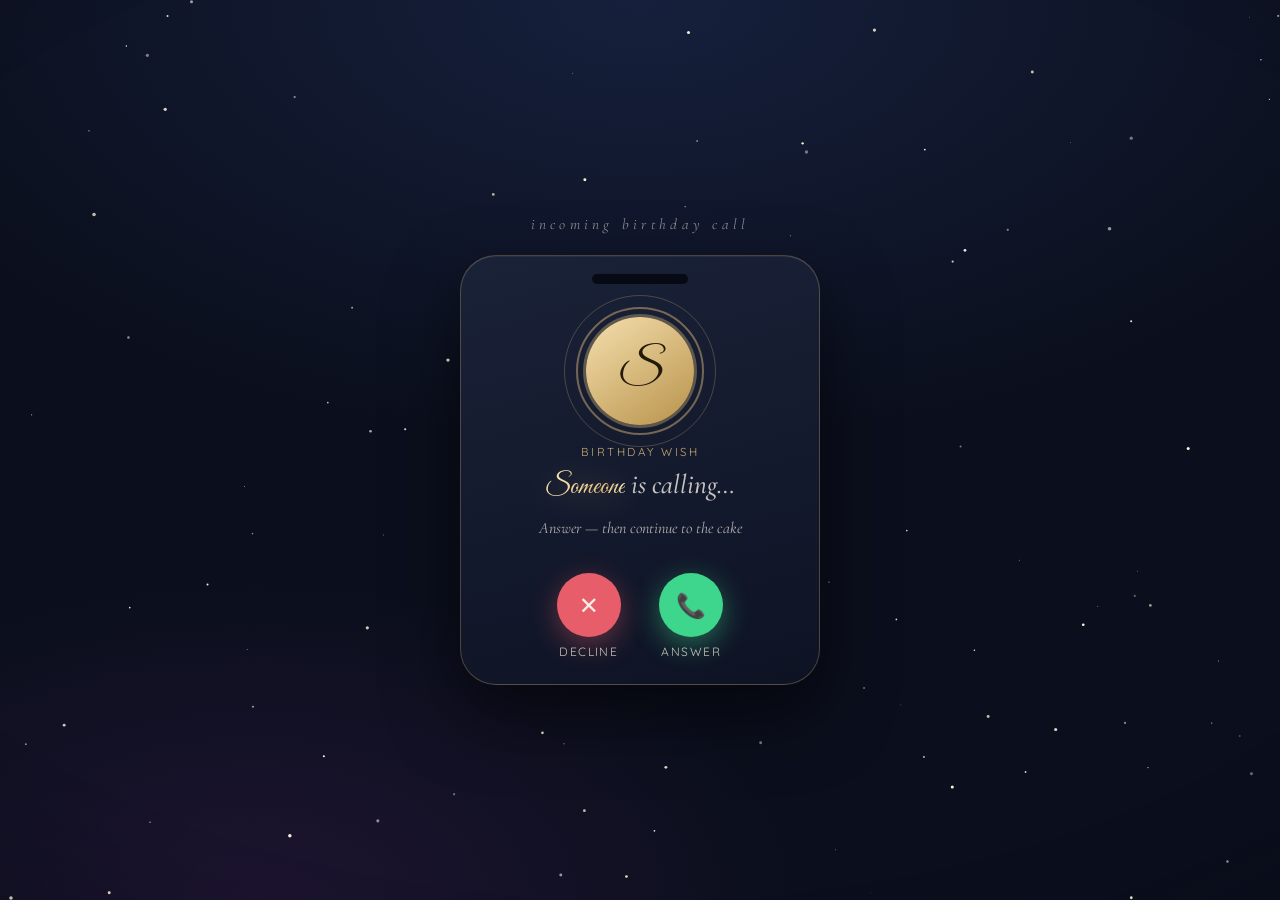
==== commit 93ab10a2: "Redesign Birthday Call finale as after-party table scene. Replace the sky lantern with a cohesive en" ====
--- a/call.html
+++ b/call.html
@@ -137,48 +137,62 @@
     <p id="candles-left" class="candles-left"></p>
   </section>
 
-  <!-- FINALE: birthday portal / toast -->
+  <!-- FINALE: after-party table -->
   <section id="scene-finale" class="scene">
     <div class="finale-wrap">
-      <p class="call-eyebrow">raise a glass</p>
-
-      <div class="portal-stage" id="portal-stage">
-        <button type="button" class="portal" id="portal" aria-label="Tap the birthday mirror to toast">
-          <span class="portal-aura" aria-hidden="true"></span>
-          <span class="portal-frame">
-            <span class="portal-bezel" aria-hidden="true"></span>
-            <span class="portal-etch portal-etch-top">
-              for <strong id="finale-name">Friend</strong>
-            </span>
-            <span class="portal-glass">
-              <span class="portal-liquid" aria-hidden="true"></span>
-              <span class="portal-shimmer" aria-hidden="true"></span>
-              <span class="portal-ripple r1" aria-hidden="true"></span>
-              <span class="portal-ripple r2" aria-hidden="true"></span>
-              <span class="portal-ripple r3" aria-hidden="true"></span>
-              <span class="toast-pair" id="toast-pair" aria-hidden="true">
-                <span class="flute flute-left">
-                  <span class="flute-bowl"><span class="flute-bubbly"></span></span>
-                  <span class="flute-stem"></span>
-                  <span class="flute-base"></span>
-                </span>
-                <span class="flute flute-right">
-                  <span class="flute-bowl"><span class="flute-bubbly"></span></span>
-                  <span class="flute-stem"></span>
-                  <span class="flute-base"></span>
-                </span>
-                <span class="clink-burst" aria-hidden="true"></span>
-              </span>
-            </span>
-            <span class="portal-etch portal-etch-bottom">
-              from <strong id="finale-from">Someone</strong>
-            </span>
-          </span>
-        </button>
-      </div>
-
-      <p id="finale-msg" class="finale-msg" aria-live="polite"></p>
-      <p id="portal-hint" class="party-lead">Tap the mirror — toast to another year</p>
+      <p class="call-eyebrow">after the celebration</p>
+      <h2 class="finale-title">
+        For <span id="finale-name" class="sender">Friend</span>
+      </h2>
+
+      <div class="afterparty-table" id="afterparty-table">
+        <div class="table-surface">
+          <div class="table-glow" aria-hidden="true"></div>
+          <div class="table-smoke" id="table-smoke" aria-hidden="true"></div>
+
+          <button type="button" class="phone-laid" id="saved-wish-phone" aria-label="Replay saved wish">
+            <div class="phone-laid-body">
+              <div class="phone-laid-notch" aria-hidden="true"></div>
+              <div class="phone-laid-screen">
+                <div class="call-ended-bar">
+                  <span class="ended-dot" aria-hidden="true"></span>
+                  <span>Call ended</span>
+                  <span class="ended-time" id="finale-call-time">00:00</span>
+                </div>
+                <div class="saved-wish-card">
+                  <div class="saved-avatar" id="finale-avatar">A</div>
+                  <p class="saved-label">Saved wish</p>
+                  <p class="saved-from">from <span id="finale-from" class="sender">Someone</span></p>
+                  <div class="saved-waveform" aria-hidden="true">
+                    <span></span><span></span><span></span><span></span><span></span>
+                    <span></span><span></span><span></span><span></span><span></span>
+                  </div>
+                </div>
+              </div>
+            </div>
+          </button>
+
+          <div class="table-slice" aria-hidden="true">
+            <div class="table-slice-wedge">
+              <div class="table-slice-stripe s1"></div>
+              <div class="table-slice-stripe s2"></div>
+              <div class="table-slice-stripe s3"></div>
+              <div class="table-slice-frosting"></div>
+            </div>
+            <div class="table-slice-plate"></div>
+            <div class="table-slice-fork" aria-hidden="true"></div>
+          </div>
+
+          <button type="button" class="toast-clink" id="toast-btn" aria-label="Raise a toast" disabled>
+            <span class="toast-glass left" aria-hidden="true"></span>
+            <span class="toast-spark" aria-hidden="true">✦</span>
+            <span class="toast-glass right" aria-hidden="true"></span>
+          </button>
+        </div>
+      </div>
+
+      <p id="finale-msg" class="finale-msg"></p>
+      <p id="finale-hint" class="party-lead">The call ended — tap the phone to hear their wish</p>
       <div class="party-actions">
         <button id="music-btn" class="btn btn-ghost">🎵 Play the birthday song</button>
         <button id="replay-call-btn" class="btn btn-ghost">↺ Start over</button>
--- a/style-call.css
+++ b/style-call.css
@@ -356,329 +356,359 @@
 }
 .party-actions { display: flex; flex-wrap: wrap; justify-content: center; gap: 0.7rem; }
 
-/* Birthday portal / toast finale */
+/* After-party table finale */
 .finale-wrap {
-  display: flex; flex-direction: column; align-items: center; gap: 1rem;
-  max-width: 36rem; padding-bottom: 6rem;
-}
-.portal-stage {
+  display: flex; flex-direction: column; align-items: center; gap: 0.85rem;
+  max-width: 40rem; padding-bottom: 6rem;
+}
+.finale-title {
+  font-family: var(--serif); font-weight: 500;
+  font-size: clamp(1.35rem, 4.5vw, 1.85rem);
+  line-height: 1.35; opacity: 0.92;
+}
+
+.afterparty-table {
+  width: min(420px, 94vw);
+  margin: 0.4rem 0 0.2rem;
+  opacity: 0;
+  transform: translateY(28px) scale(0.96);
+  transition: opacity 1s ease, transform 1s cubic-bezier(0.22, 1, 0.36, 1);
+}
+.afterparty-table.entered {
+  opacity: 1;
+  transform: translateY(0) scale(1);
+}
+
+.table-surface {
   position: relative;
-  width: min(280px, 78vw);
-  height: min(360px, 54vh);
-  margin: 0.15rem 0 0.35rem;
-  display: flex; align-items: center; justify-content: center;
-}
-.portal {
-  position: relative;
-  z-index: 2;
   width: 100%;
-  height: 100%;
-  max-width: 240px;
-  max-height: 320px;
+  min-height: min(320px, 48vh);
+  padding: 1.6rem 1.2rem 2rem;
+  border-radius: 28px;
+  background:
+    radial-gradient(ellipse 80% 60% at 50% 0%, rgba(230, 194, 122, 0.12) 0%, transparent 70%),
+    linear-gradient(165deg, rgba(42, 32, 24, 0.95) 0%, rgba(22, 16, 12, 0.98) 100%);
+  border: 1px solid rgba(230, 194, 122, 0.22);
+  box-shadow:
+    0 28px 60px rgba(0, 0, 0, 0.55),
+    inset 0 1px 0 rgba(255, 248, 230, 0.06);
+  display: grid;
+  grid-template-columns: 1fr 1fr;
+  grid-template-rows: auto auto;
+  gap: 1rem 0.8rem;
+  align-items: end;
+  justify-items: center;
+}
+.table-glow {
+  position: absolute; inset: 0; border-radius: inherit; pointer-events: none;
+  background: radial-gradient(ellipse 70% 50% at 50% 80%, rgba(230, 194, 122, 0.08) 0%, transparent 65%);
+}
+.table-smoke {
+  position: absolute;
+  top: 18%;
+  left: 55%;
+  width: 40%;
+  height: 50%;
+  pointer-events: none;
+  z-index: 3;
+}
+.smoke-wisp {
+  position: absolute;
+  bottom: 0;
+  width: 12px;
+  height: 12px;
+  border-radius: 50%;
+  background: rgba(210, 210, 225, 0.35);
+  animation: smokeDrift ease-out forwards;
+  filter: blur(2px);
+}
+@keyframes smokeDrift {
+  0% { opacity: 0; transform: translateY(0) scale(0.8); }
+  15% { opacity: 0.6; }
+  100% { opacity: 0; transform: translateY(-90px) translateX(18px) scale(2.4); }
+}
+
+.phone-laid {
+  grid-column: 1;
+  grid-row: 1 / 3;
+  align-self: center;
   padding: 0;
   border: none;
   background: none;
   cursor: pointer;
-  color: inherit;
-  font: inherit;
-  animation: portalBreathe 5s ease-in-out infinite;
-}
-.portal:focus-visible {
+  transform: rotate(-8deg);
+  transition: transform 0.35s cubic-bezier(0.34, 1.56, 0.64, 1), filter 0.3s ease;
+  z-index: 2;
+}
+.phone-laid:hover { transform: rotate(-6deg) scale(1.03); filter: brightness(1.06); }
+.phone-laid:focus-visible {
   outline: 2px solid var(--gold);
-  outline-offset: 12px;
-  border-radius: 50% / 42%;
-}
-@keyframes portalBreathe {
-  0%, 100% { transform: translateY(0) scale(1); }
-  50% { transform: translateY(-8px) scale(1.015); }
-}
-.portal-aura {
-  position: absolute;
-  left: 50%; top: 50%;
-  width: 130%; height: 110%;
-  transform: translate(-50%, -50%);
-  border-radius: 50%;
-  background:
-    radial-gradient(ellipse at 50% 45%, rgba(230, 194, 122, 0.32) 0%, rgba(230, 194, 122, 0.08) 40%, transparent 68%);
-  pointer-events: none;
-  animation: auraPulse 3.2s ease-in-out infinite;
-}
-@keyframes auraPulse {
-  50% { opacity: 0.7; transform: translate(-50%, -50%) scale(1.06); }
-}
-.portal-frame {
+  outline-offset: 8px;
+  border-radius: 12px;
+}
+.phone-laid.playing .saved-waveform span { animation-duration: 0.38s; }
+
+.phone-laid-body {
+  width: 148px;
+  padding: 0.55rem 0.45rem 0.65rem;
+  background: linear-gradient(165deg, #1a2238, #0e1324);
+  border: 1px solid var(--card-border);
+  border-radius: 22px;
+  box-shadow:
+    0 16px 40px rgba(0, 0, 0, 0.5),
+    inset 0 1px 0 rgba(255, 255, 255, 0.05);
+}
+.phone-laid-notch {
+  width: 48px; height: 5px; margin: 0 auto 0.5rem;
+  background: #070a12; border-radius: 999px;
+}
+.phone-laid-screen {
+  border-radius: 14px;
+  overflow: hidden;
+  background: #080c16;
+  border: 1px solid rgba(230, 194, 122, 0.15);
+}
+
+.call-ended-bar {
+  display: flex; align-items: center; gap: 0.35rem;
+  padding: 0.45rem 0.55rem;
+  font-size: 0.62rem; letter-spacing: 0.08em;
+  text-transform: uppercase;
+  color: rgba(244, 239, 228, 0.55);
+  background: rgba(0, 0, 0, 0.35);
+  border-bottom: 1px solid rgba(230, 194, 122, 0.1);
+}
+.ended-dot {
+  width: 6px; height: 6px; border-radius: 50%;
+  background: rgba(244, 239, 228, 0.35);
+}
+.ended-time {
+  margin-left: auto;
+  font-variant-numeric: tabular-nums;
+  opacity: 0.7;
+}
+
+.saved-wish-card {
+  display: flex; flex-direction: column; align-items: center;
+  gap: 0.2rem; padding: 0.85rem 0.6rem 0.95rem;
+}
+.saved-avatar {
+  width: 44px; height: 44px; border-radius: 50%;
+  display: flex; align-items: center; justify-content: center;
+  font-family: var(--script); font-size: 1.4rem; color: #241a08;
+  background: linear-gradient(145deg, var(--gold-light), var(--gold-deep));
+  box-shadow: 0 0 0 2px rgba(230, 194, 122, 0.35);
+}
+.saved-label {
+  font-size: 0.68rem; letter-spacing: 0.18em;
+  text-transform: uppercase; color: var(--gold); opacity: 0.9;
+  margin-top: 0.15rem;
+}
+.saved-from {
+  font-family: var(--serif); font-style: italic;
+  font-size: 0.78rem; color: rgba(244, 239, 228, 0.75);
+}
+.saved-waveform {
+  display: flex; align-items: flex-end; justify-content: center;
+  gap: 3px; height: 28px; margin-top: 0.35rem;
+}
+.saved-waveform span {
+  width: 3px; border-radius: 999px;
+  background: linear-gradient(180deg, var(--gold-light), var(--gold-deep));
+  animation: waveBar 1.1s ease-in-out infinite alternate;
+}
+.saved-waveform span:nth-child(1) { height: 30%; animation-delay: 0.05s; }
+.saved-waveform span:nth-child(2) { height: 55%; animation-delay: 0.12s; }
+.saved-waveform span:nth-child(3) { height: 80%; animation-delay: 0.08s; }
+.saved-waveform span:nth-child(4) { height: 45%; animation-delay: 0.18s; }
+.saved-waveform span:nth-child(5) { height: 70%; animation-delay: 0.04s; }
+.saved-waveform span:nth-child(6) { height: 40%; animation-delay: 0.15s; }
+.saved-waveform span:nth-child(7) { height: 65%; animation-delay: 0.1s; }
+.saved-waveform span:nth-child(8) { height: 35%; animation-delay: 0.2s; }
+.saved-waveform span:nth-child(9) { height: 75%; animation-delay: 0.06s; }
+.saved-waveform span:nth-child(10) { height: 50%; animation-delay: 0.14s; }
+
+.afterparty-table.wish-played .phone-laid {
+  transform: rotate(-5deg) scale(0.98);
+  filter: brightness(0.95);
+}
+
+.table-slice {
+  grid-column: 2;
+  grid-row: 1;
   position: relative;
-  width: 100%;
-  height: 100%;
-  display: flex;
-  flex-direction: column;
-  align-items: center;
-  justify-content: center;
-}
-.portal-bezel {
-  position: absolute;
-  inset: 6% 10%;
-  border-radius: 50% / 42%;
-  background:
-    linear-gradient(145deg, #f5dfae 0%, #e6c27a 28%, #8a6430 55%, #e6c27a 78%, #f5dfae 100%);
-  box-shadow:
-    0 0 0 1px rgba(255, 248, 220, 0.35) inset,
-    0 0 36px rgba(230, 194, 122, 0.4),
-    0 22px 48px rgba(0, 0, 0, 0.45);
-  pointer-events: none;
-}
-.portal-bezel::before {
-  content: "";
-  position: absolute;
-  inset: 14px 12px;
-  border-radius: inherit;
-  background: #0a0e1a;
-  box-shadow: 0 0 0 1px rgba(184, 146, 74, 0.55);
-}
-.portal-etch {
-  position: absolute;
-  z-index: 4;
+  width: 100px;
+  height: 88px;
+  transform: rotate(4deg);
+  z-index: 1;
+}
+.afterparty-table.entered .table-slice {
+  animation: sliceSettle 1.2s cubic-bezier(0.22, 1, 0.36, 1) 0.4s both;
+}
+@keyframes sliceSettle {
+  from { opacity: 0; transform: rotate(12deg) translateY(20px); }
+  to { opacity: 1; transform: rotate(4deg) translateY(0); }
+}
+
+.table-slice-wedge {
+  position: absolute;
+  bottom: 18px;
   left: 50%;
   transform: translateX(-50%);
-  width: 72%;
-  font-family: var(--serif);
-  font-style: italic;
-  font-size: 0.72rem;
-  letter-spacing: 0.06em;
-  color: #241a08;
-  text-shadow: 0 1px 0 rgba(255, 248, 220, 0.4);
-  pointer-events: none;
-  line-height: 1.15;
-  max-width: 11rem;
+  width: 72px;
+  height: 76px;
+  clip-path: polygon(0 100%, 100% 100%, 100% 8%);
   overflow: hidden;
-  text-overflow: ellipsis;
-  white-space: nowrap;
-}
-.portal-etch strong {
-  font-family: var(--script);
-  font-style: normal;
-  font-weight: 400;
-  font-size: 1.05rem;
-  display: inline;
-}
-.portal-etch-top { top: 7.2%; }
-.portal-etch-bottom { bottom: 7.2%; }
-.portal-glass {
-  position: absolute;
-  inset: calc(6% + 14px) calc(10% + 12px);
-  border-radius: 50% / 42%;
-  overflow: hidden;
-  z-index: 2;
-  isolation: isolate;
-}
-.portal-liquid {
-  position: absolute;
-  inset: 0;
-  background:
-    radial-gradient(ellipse 80% 60% at 35% 28%, rgba(255, 244, 210, 0.22) 0%, transparent 55%),
-    radial-gradient(ellipse 70% 55% at 70% 72%, rgba(217, 139, 160, 0.18) 0%, transparent 50%),
-    linear-gradient(165deg, #1a2440 0%, #0c1224 45%, #161028 100%);
-  animation: liquidDrift 8s ease-in-out infinite;
-}
-@keyframes liquidDrift {
-  0%, 100% { transform: scale(1) translate(0, 0); }
-  50% { transform: scale(1.04) translate(-2%, 2%); }
-}
-.portal-shimmer {
-  position: absolute;
-  inset: -20%;
-  background: linear-gradient(
-    115deg,
-    transparent 35%,
-    rgba(255, 248, 220, 0.08) 45%,
-    rgba(245, 223, 174, 0.22) 50%,
-    rgba(255, 248, 220, 0.08) 55%,
-    transparent 65%
-  );
-  animation: shimmerSweep 4.5s ease-in-out infinite;
-  pointer-events: none;
-}
-@keyframes shimmerSweep {
-  0%, 100% { transform: translateX(-18%) rotate(8deg); opacity: 0.55; }
-  50% { transform: translateX(18%) rotate(8deg); opacity: 1; }
-}
-.portal-ripple {
-  position: absolute;
-  left: 50%; top: 48%;
-  width: 24px; height: 24px;
-  margin: -12px 0 0 -12px;
+  filter: drop-shadow(0 4px 8px rgba(0, 0, 0, 0.4));
+}
+.table-slice-stripe { position: absolute; left: 0; right: 0; }
+.table-slice-stripe.s1 { bottom: 50px; height: 26px; background: linear-gradient(180deg, #eec3cf, #d9a1b2); }
+.table-slice-stripe.s2 { bottom: 26px; height: 24px; background: linear-gradient(180deg, #f4e3c6, #e3c9a0); }
+.table-slice-stripe.s3 { bottom: 0; height: 26px; background: linear-gradient(180deg, #5a3a2e, #422a20); }
+.table-slice-frosting {
+  position: absolute; top: 0; right: 0; width: 100%; height: 100%;
+  background: linear-gradient(115deg, transparent 58%, var(--ivory) 58.5%, var(--ivory) 68%, transparent 68.5%);
+}
+.table-slice-plate {
+  position: absolute;
+  bottom: 8px;
+  left: 50%;
+  transform: translateX(-50%);
+  width: 96px;
+  height: 12px;
+  background: linear-gradient(180deg, #f3ecdd, #cabfa4);
   border-radius: 50%;
-  border: 1.5px solid rgba(245, 223, 174, 0.55);
+  box-shadow: 0 0 0 1.5px rgba(230, 194, 122, 0.55), 0 8px 16px rgba(0, 0, 0, 0.4);
+}
+.table-slice-fork {
+  position: absolute;
+  top: -4px;
+  right: -8px;
+  width: 8px;
+  height: 36px;
+  background: linear-gradient(90deg, #8a9199, #d8dde3 50%, #8a9199);
+  border-radius: 2px;
+  transform: rotate(18deg);
+  box-shadow: 0 2px 6px rgba(0, 0, 0, 0.35);
+}
+.table-slice-fork::before {
+  content: "";
+  position: absolute;
+  top: 0; left: 50%;
+  transform: translateX(-50%);
+  width: 14px; height: 10px;
+  background: linear-gradient(180deg, #8a9199, #b8bec6);
+  clip-path: polygon(0 100%, 20% 0, 40% 100%, 60% 0, 80% 100%, 100% 0, 100% 100%);
+}
+
+.toast-clink {
+  grid-column: 2;
+  grid-row: 2;
+  display: flex;
+  align-items: flex-end;
+  justify-content: center;
+  gap: 0.15rem;
+  padding: 0.4rem 0.8rem;
+  border: none;
+  background: none;
+  cursor: pointer;
+  opacity: 0.35;
+  transition: opacity 0.4s ease, transform 0.35s cubic-bezier(0.34, 1.56, 0.64, 1);
+}
+.toast-clink:not(:disabled) {
+  opacity: 1;
+  animation: toastPulse 2.2s ease-in-out infinite;
+}
+.toast-clink:not(:disabled):hover { transform: scale(1.08); }
+.toast-clink:disabled { cursor: default; pointer-events: none; }
+.toast-clink:focus-visible {
+  outline: 2px solid var(--gold);
+  outline-offset: 6px;
+  border-radius: 8px;
+}
+@keyframes toastPulse {
+  0%, 100% { transform: scale(1); }
+  50% { transform: scale(1.05); }
+}
+
+.toast-glass {
+  position: relative;
+  width: 22px;
+  height: 32px;
+  border: 2px solid rgba(230, 194, 122, 0.55);
+  border-top: none;
+  border-radius: 0 0 8px 8px;
+  background: linear-gradient(180deg, rgba(230, 194, 122, 0.15) 0%, rgba(230, 194, 122, 0.35) 100%);
+  box-shadow: inset 0 -8px 12px rgba(230, 194, 122, 0.2);
+}
+.toast-glass::before {
+  content: "";
+  position: absolute;
+  bottom: 4px; left: 3px; right: 3px;
+  height: 14px;
+  border-radius: 0 0 4px 4px;
+  background: linear-gradient(180deg, rgba(255, 220, 150, 0.5), rgba(230, 194, 122, 0.7));
+}
+.toast-glass.left { transform: rotate(-12deg); }
+.toast-glass.right { transform: rotate(12deg); }
+.toast-spark {
+  font-size: 0.75rem;
+  color: var(--gold-light);
   opacity: 0;
-  pointer-events: none;
-}
-.portal-stage.awakening .portal-ripple {
-  animation: rippleOut 1.4s cubic-bezier(0.22, 1, 0.36, 1) forwards;
-}
-.portal-stage.awakening .portal-ripple.r2 { animation-delay: 0.12s; }
-.portal-stage.awakening .portal-ripple.r3 { animation-delay: 0.24s; }
-@keyframes rippleOut {
-  0% { opacity: 0.9; transform: scale(0.4); }
-  100% { opacity: 0; transform: scale(9); }
-}
-
-.portal-stage.entering .portal {
-  animation: portalEnter 1.6s cubic-bezier(0.22, 1, 0.36, 1) both;
-}
-@keyframes portalEnter {
-  from { opacity: 0; transform: translateY(48px) scale(0.88); }
-  to { opacity: 1; transform: translateY(0) scale(1); }
-}
-.portal-stage.toasted .portal {
-  animation: none;
-  pointer-events: none;
-}
-.portal-stage.toasted .portal-aura {
-  animation: auraBloom 1.1s ease-out forwards;
-}
-@keyframes auraBloom {
-  to { opacity: 0; transform: translate(-50%, -50%) scale(1.55); }
-}
-.portal-stage.toasted .portal-liquid {
-  animation: liquidOpen 1.2s ease-out forwards;
-}
-@keyframes liquidOpen {
-  to {
-    filter: brightness(1.35) saturate(1.15);
-    background:
-      radial-gradient(ellipse 90% 70% at 50% 40%, rgba(255, 244, 210, 0.35) 0%, transparent 55%),
-      radial-gradient(ellipse 70% 55% at 70% 72%, rgba(217, 139, 160, 0.22) 0%, transparent 50%),
-      linear-gradient(165deg, #243050 0%, #121a32 50%, #1c1430 100%);
-  }
-}
-
-.toast-pair {
-  position: absolute;
-  inset: 0;
-  display: flex;
-  align-items: center;
-  justify-content: center;
-  gap: 0.35rem;
-  opacity: 0;
-  pointer-events: none;
-  z-index: 3;
-}
-.portal-stage.toasted .toast-pair {
-  opacity: 1;
-  animation: toastRise 0.9s cubic-bezier(0.22, 1, 0.36, 1) both;
-}
-@keyframes toastRise {
-  from { opacity: 0; transform: translateY(36px) scale(0.85); }
-  to { opacity: 1; transform: translateY(0) scale(1); }
-}
-.flute {
-  position: relative;
-  width: 42px;
-  height: 110px;
-  display: flex;
-  flex-direction: column;
-  align-items: center;
-  transform-origin: 50% 90%;
-}
-.flute-left { transform: rotate(-18deg) translateX(6px); }
-.flute-right { transform: rotate(18deg) translateX(-6px); }
-.portal-stage.toasted .flute-left {
-  animation: fluteClinkL 0.85s cubic-bezier(0.34, 1.4, 0.64, 1) 0.55s both;
-}
-.portal-stage.toasted .flute-right {
-  animation: fluteClinkR 0.85s cubic-bezier(0.34, 1.4, 0.64, 1) 0.55s both;
-}
-@keyframes fluteClinkL {
-  0% { transform: rotate(-18deg) translateX(6px); }
-  55% { transform: rotate(-6deg) translateX(14px) translateY(-4px); }
-  70% { transform: rotate(-4deg) translateX(16px) translateY(-6px); }
-  100% { transform: rotate(-10deg) translateX(10px) translateY(-2px); }
-}
-@keyframes fluteClinkR {
-  0% { transform: rotate(18deg) translateX(-6px); }
-  55% { transform: rotate(6deg) translateX(-14px) translateY(-4px); }
-  70% { transform: rotate(4deg) translateX(-16px) translateY(-6px); }
-  100% { transform: rotate(10deg) translateX(-10px) translateY(-2px); }
-}
-.flute-bowl {
-  position: relative;
-  width: 34px;
-  height: 52px;
-  clip-path: polygon(8% 0%, 92% 0%, 72% 100%, 28% 100%);
-  background:
-    linear-gradient(180deg, rgba(255, 255, 255, 0.35) 0%, rgba(230, 194, 122, 0.15) 35%, transparent 55%),
-    linear-gradient(180deg, transparent 38%, rgba(230, 194, 122, 0.75) 38%, rgba(184, 146, 74, 0.85) 100%);
-  border: 1px solid rgba(245, 223, 174, 0.55);
-  box-shadow: inset 0 0 12px rgba(255, 248, 220, 0.2);
-}
-.flute-bubbly {
-  position: absolute;
-  left: 40%; bottom: 8%;
-  width: 3px; height: 3px;
-  border-radius: 50%;
-  background: rgba(255, 248, 220, 0.85);
-  box-shadow:
-    6px -10px 0 rgba(255, 248, 220, 0.55),
-    -4px -18px 0 rgba(255, 248, 220, 0.4),
-    2px -28px 0 rgba(255, 248, 220, 0.3);
-  animation: bubbleRise 1.8s ease-in-out infinite;
-}
-@keyframes bubbleRise {
-  50% { transform: translateY(-4px); opacity: 0.7; }
-}
-.flute-stem {
-  width: 2px;
-  height: 38px;
-  background: linear-gradient(180deg, rgba(245, 223, 174, 0.9), rgba(184, 146, 74, 0.7));
-  margin-top: -1px;
-}
-.flute-base {
-  width: 22px;
-  height: 3px;
-  border-radius: 2px;
-  background: linear-gradient(90deg, transparent, var(--gold), transparent);
-  margin-top: 1px;
-}
-.clink-burst {
-  position: absolute;
-  left: 50%; top: 38%;
-  width: 10px; height: 10px;
-  margin: -5px 0 0 -5px;
-  border-radius: 50%;
-  background: radial-gradient(circle, #fff8dd 0%, transparent 70%);
-  opacity: 0;
-  pointer-events: none;
-}
-.portal-stage.toasted .clink-burst {
-  animation: clinkFlash 0.7s ease-out 0.95s both;
-}
-@keyframes clinkFlash {
-  0% { opacity: 0; transform: scale(0.4); }
-  30% { opacity: 1; transform: scale(2.4); box-shadow: 0 0 24px 8px rgba(245, 223, 174, 0.7); }
-  100% { opacity: 0; transform: scale(4); }
+  align-self: center;
+  margin-bottom: 0.5rem;
+  transition: opacity 0.3s ease;
+}
+.toast-clink:not(:disabled) .toast-spark { opacity: 0.85; }
+
+.afterparty-table.toasting .toast-glass.left {
+  animation: clinkLeft 0.5s cubic-bezier(0.34, 1.56, 0.64, 1) forwards;
+}
+.afterparty-table.toasting .toast-glass.right {
+  animation: clinkRight 0.5s cubic-bezier(0.34, 1.56, 0.64, 1) forwards;
+}
+@keyframes clinkLeft {
+  0% { transform: rotate(-12deg); }
+  50% { transform: rotate(8deg) translateX(6px); }
+  100% { transform: rotate(-6deg) translateX(3px); }
+}
+@keyframes clinkRight {
+  0% { transform: rotate(12deg); }
+  50% { transform: rotate(-8deg) translateX(-6px); }
+  100% { transform: rotate(6deg) translateX(-3px); }
 }
 
 .finale-msg {
   font-family: var(--serif); font-style: italic;
-  font-size: 1.15rem; line-height: 1.65; max-width: 26rem;
+  font-size: 1.1rem; line-height: 1.65; max-width: 26rem;
+  color: rgba(244, 239, 228, 0.9);
   min-height: 3.2em;
-  color: rgba(244, 239, 228, 0.92);
   opacity: 0;
   transform: translateY(10px);
-  transition: opacity 0.6s ease, transform 0.6s ease;
+  transition: opacity 0.8s ease, transform 0.8s ease;
 }
 .finale-msg.visible {
   opacity: 1;
   transform: translateY(0);
 }
 .finale-msg.typing::after {
-  content: "|";
-  margin-left: 2px;
+  content: "▌";
   color: var(--gold);
-  animation: caretBlink 0.85s step-end infinite;
-}
-@keyframes caretBlink {
-  50% { opacity: 0; }
+  animation: blink 0.9s step-end infinite;
+}
+.finale-msg.done::after { display: none; }
+
+@media (max-width: 380px) {
+  .table-surface {
+    grid-template-columns: 1fr;
+    grid-template-rows: auto auto auto;
+    min-height: auto;
+    padding-bottom: 1.4rem;
+  }
+  .phone-laid { grid-column: 1; grid-row: 1; transform: rotate(-4deg); }
+  .table-slice { grid-column: 1; grid-row: 2; }
+  .toast-clink { grid-column: 1; grid-row: 3; }
+  .table-smoke { left: 40%; top: 8%; }
 }
 
 .balloons { position: fixed; inset: 0; z-index: 40; pointer-events: none; overflow: hidden; }
